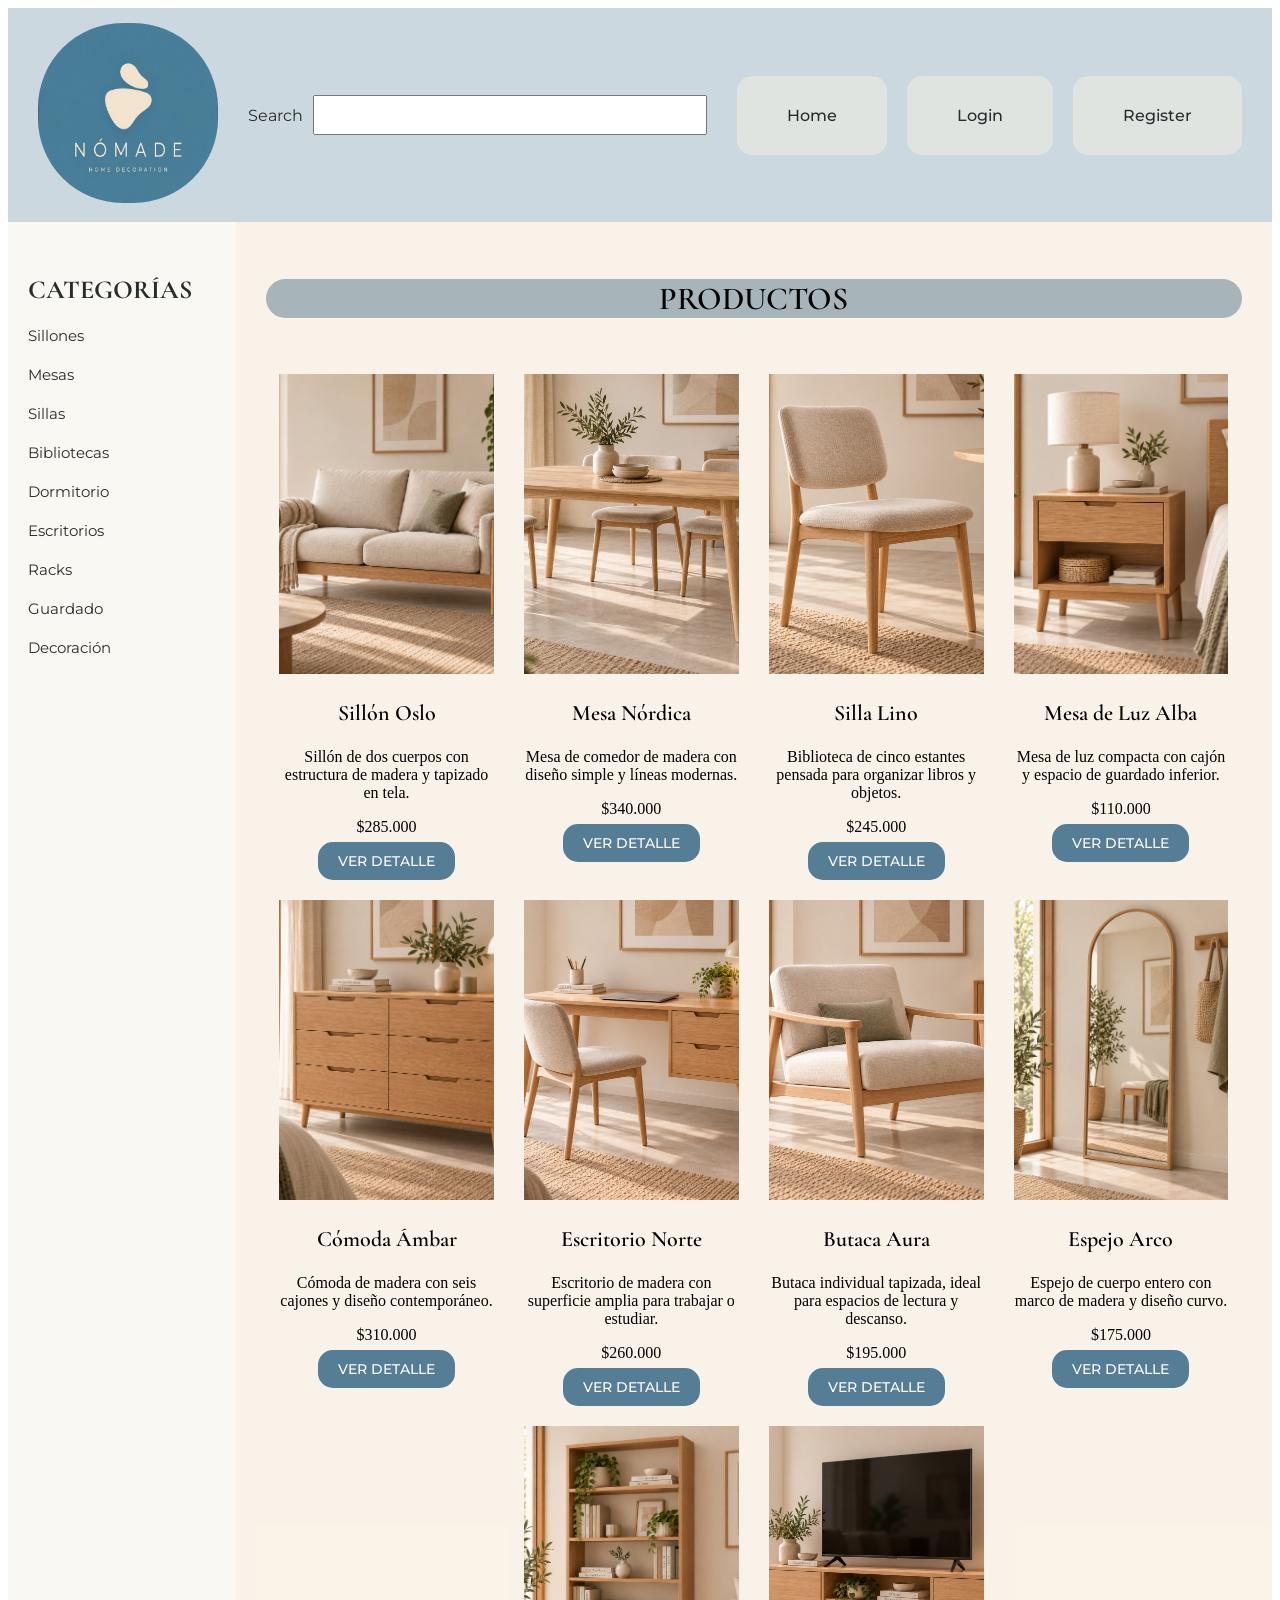
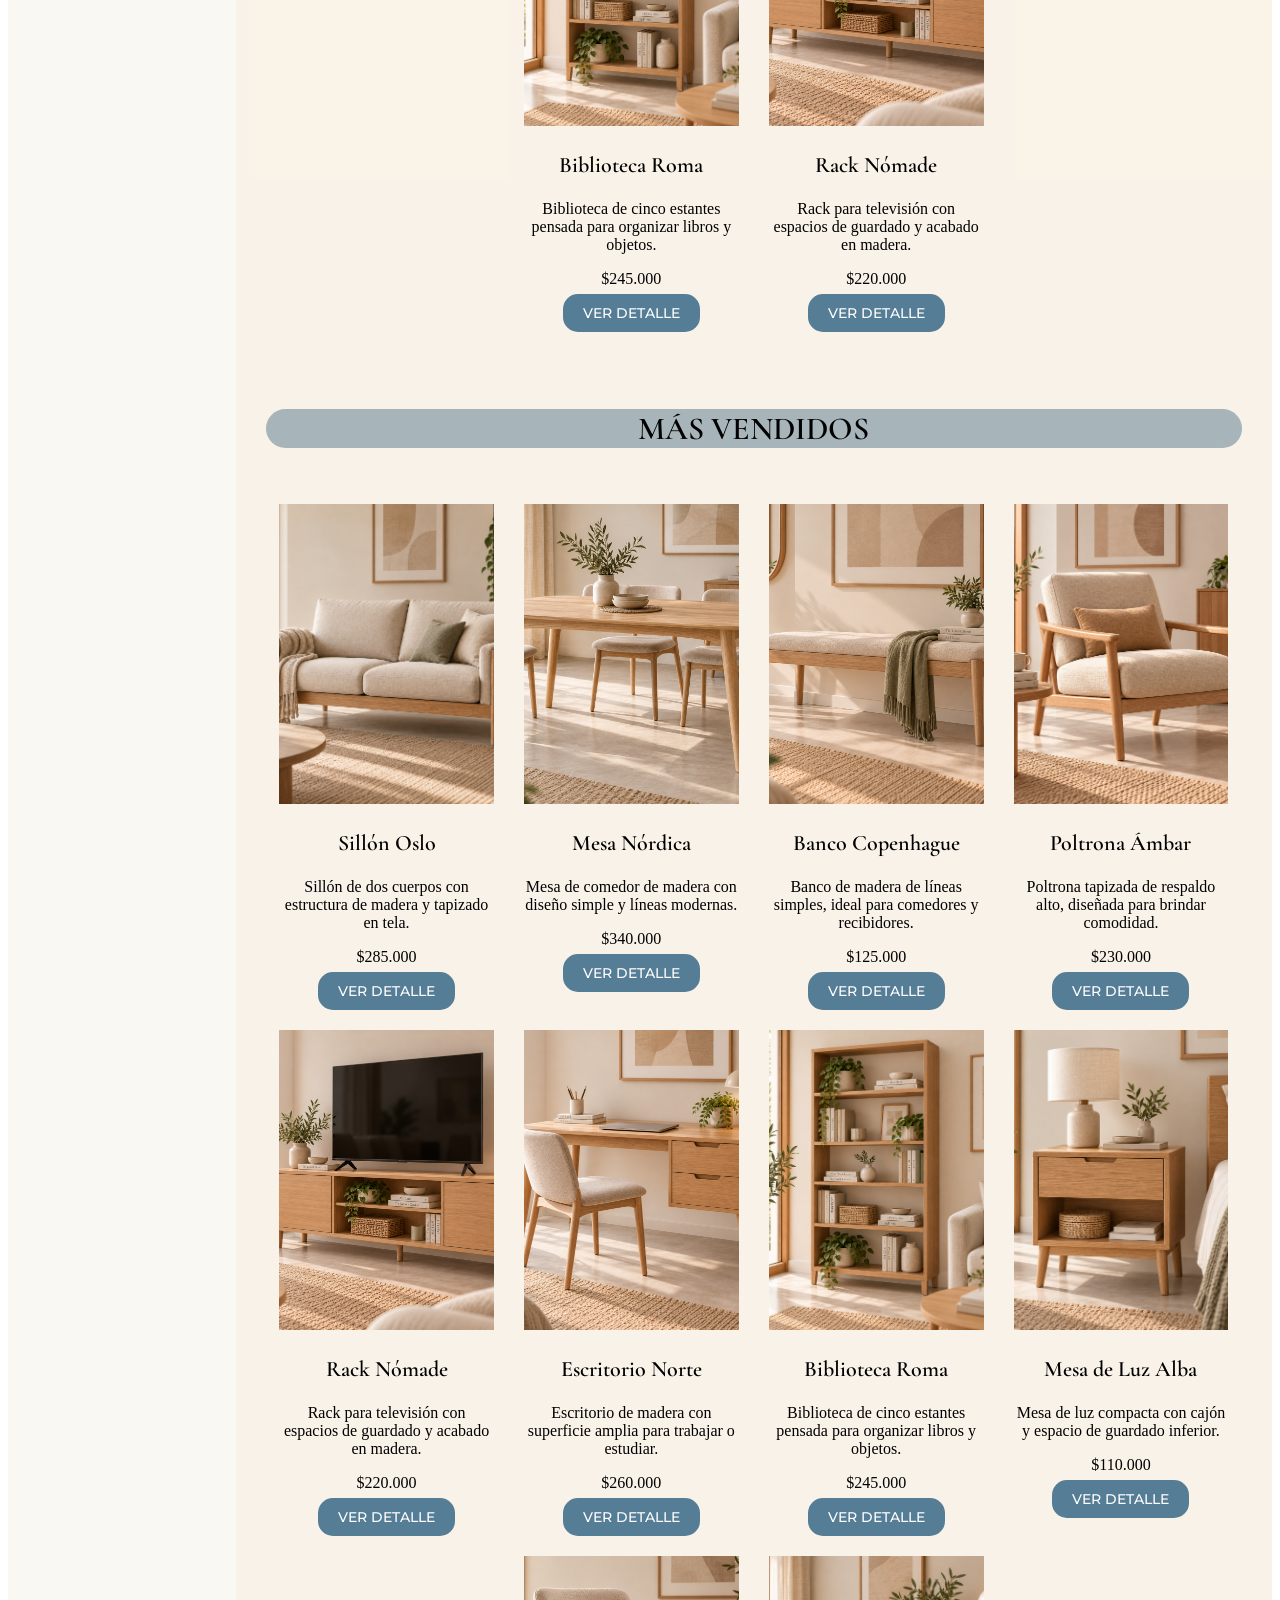
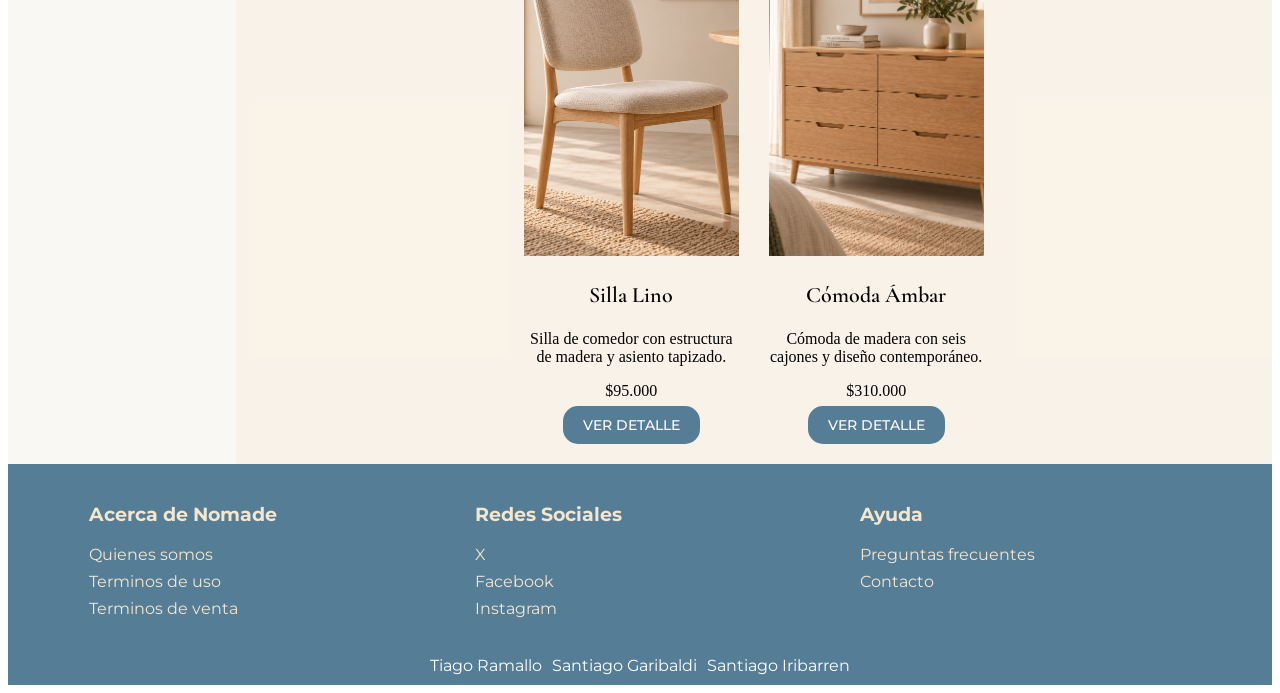
==== index.html @ 4bd66ae7 "Agregue mas categorias." ====
<!DOCTYPE html>
<html lang="en">
<head>
    <meta charset="UTF-8">
    <meta name="viewport" content="width=device-width, initial-scale=1.0">
    <title>Mi sitio web</title>
    <link rel="stylesheet" href="./css/style.css">
    <link rel="preconnect" href="https://fonts.googleapis.com">
    <link rel="preconnect" href="https://fonts.gstatic.com" crossorigin>
    <link href="https://fonts.googleapis.com/css2?family=Cormorant+Garamond:wght@400;500;600&family=Montserrat:wght@400;500;600&display=swap" rel="stylesheet">
</head>
<body>
    <header>          
        <a href="index.html"><img src="./img/logoheader.jpeg" alt="logo" class="logo"></a>

        <div class="formularios"><form action="search-results.html" method="GET"> <div class="buscadorheader"><label>Search</label> <input type="search" name="" value=""> </div></form></div> 

        <nav class="navheader">
            <ul>
                <li><a href="index.html" class="login">Home</a></li>
                <li><a href="login.html">Login</a></li>
                <li><a href="register.html" class="register">Register</a></li>
            </ul>   
        </nav>
    </header>


    <main class="mainindex"> 
            <div class="categoryIndex"> 
                <h2>CATEGORÍAS</h2>

                    <ul>
                        <li><a href="category.html">Sillones</a></li>
                        <li><a href="category.html">Mesas</a></li>
                        <li><a href="category.html">Sillas</a></li>
                        <li><a href="category.html">Bibliotecas</a></li>
                        <li><a href="category.html">Dormitorio</a></li>
                        <li><a href="category.html">Escritorios</a></li>
                        <li><a href="category.html">Racks</a></li>
                        <li><a href="category.html">Guardado</a></li>
                        <li><a href="category.html">Decoración</a></li>
                    </ul>
            </div>
        
            <div class="ppalIndex">
                <section class="cajaPadreUno"> 

                    <h2 class="productosaleatorios">PRODUCTOS</h2>

                        <article class="producto">
                            <img src="img/sillonoslo.png" alt="sillonoslo" class="imagenesproductos">
                            <h3 class="Oslo">Sillón Oslo</h3>
                            <p class="">Sillón de dos cuerpos con estructura de madera y tapizado en tela.</p>
                            <p class="">$285.000</p>
                            <a href="product.html">VER DETALLE</a>
                        </article>

                        <article class="producto">
                            <img src="img/mesanordica.png" alt="mesanordica" class="imagenesproductos">
                            <h3 class="">Mesa Nórdica</h3>
                            <p class="">Mesa de comedor de madera con diseño simple y líneas modernas.</p>
                            <p class="">$340.000</p>
                            <a href="product.html">VER DETALLE</a>
                        </article>
                        
                        <article class="producto">
                            <img src="img/sillalino.png" alt="sillalino" class="imagenesproductos">
                            <h3 class="">Silla Lino</h3>
                            <p class="">Biblioteca de cinco estantes pensada para organizar libros y objetos.</p>
                            <p class="">$245.000</p>
                            <a href="product.html">VER DETALLE</a>
                        </article>

                        <article class="producto">
                            <img src="img/mesadeluzalba.png" alt="mesadeluzalba" class="imagenesproductos">
                            <h3 class="">Mesa de Luz Alba</h3>
                            <p class="">Mesa de luz compacta con cajón y espacio de guardado inferior.</p>
                            <p class="">$110.000</p>
                            <a href="product.html">VER DETALLE</a>
                        </article>

                        <article class="producto">
                            <img src="img/comodaambar.png" alt="comodaambar" class="imagenesproductos">
                            <h3 class="">Cómoda Ámbar</h3>
                            <p class="">Cómoda de madera con seis cajones y diseño contemporáneo.</p>
                            <p class="">$310.000</p>
                            <a href="product.html">VER DETALLE</a>
                        </article>

                        <article class="producto">
                            <img src="img/escritorionorte.png" alt="escritorionorte" class="imagenesproductos">
                            <h3 class="">Escritorio Norte</h3>
                            <p class="">Escritorio de madera con superficie amplia para trabajar o estudiar.</p>
                            <p class="">$260.000</p>
                            <a href="product.html">VER DETALLE</a>
                        </article>

                        <article class="producto">
                            <img src="img/butacaaura.png" alt="butacaaura" class="imagenesproductos">
                            <h3 class="">Butaca Aura</h3>
                            <p class="">Butaca individual tapizada, ideal para espacios de lectura y descanso.</p>
                            <p class="">$195.000</p>
                            <a href="product.html">VER DETALLE</a>
                        </article>

                        <article class="producto">
                            <img src="img/espejoarco.png" alt="espejoarco" class="imagenesproductos">
                            <h3 class="">Espejo Arco</h3>
                            <p class="">Espejo de cuerpo entero con marco de madera y diseño curvo.</p>
                            <p class="">$175.000</p>
                            <a href="product.html">VER DETALLE</a>
                        </article>

                        <article class="producto">
                            <img src="img/bibiliotecaroma.png" alt="bibiliotecaroma" class="imagenesproductos">
                            <h3 class="">Biblioteca Roma</h3>
                            <p class="">Biblioteca de cinco estantes pensada para organizar libros y objetos.</p>
                            <p class="">$245.000</p>
                            <a href="product.html">VER DETALLE</a>
                        </article>

                        <article class="producto">
                            <img src="img/racknomade.png" alt="racknomade" class="imagenesproductos">
                            <h3 class="">Rack Nómade</h3>
                            <p class="">Rack para televisión con espacios de guardado y acabado en madera.</p>
                            <p class="">$220.000</p>
                            <a href="product.html">VER DETALLE</a>
                        </article>

                </section>


                <section class="cajaPadreDos"> 

                    <h2 class="masvendidos"> MÁS VENDIDOS </h2>

                        <article class="productodos">
                        <img src="img/sillonoslo.png" alt="sillonoslo" class="imagenesproductosdos">
                            <h3>Sillón Oslo</h3>
                            <p>Sillón de dos cuerpos con estructura de madera y tapizado en tela.</p>
                            <p>$285.000</p>
                            <a href="product.html">VER DETALLE</a>
                        </article>

                        <article class="productodos">
                            <img src="img/mesanordica.png" alt="mesanordica" class="imagenesproductosdos">
                            <h3>Mesa Nórdica</h3>
                            <p>Mesa de comedor de madera con diseño simple y líneas modernas.</p>
                            <p>$340.000</p>
                            <a href="product.html">VER DETALLE</a>
                        </article>
                        
                        <article class="productodos">
                            <img src="img/bancocopenhague.png" alt="bancocopenhague" class="imagenesproductosdos">
                            <h3>Banco Copenhague</h3>
                            <p>Banco de madera de líneas simples, ideal para comedores y recibidores.</p>
                            <p>$125.000</p>
                            <a href="product.html">VER DETALLE</a>
                        </article>

                        <article class="productodos">
                            <img src="img/poltronambar.png" alt="poltronambar" class="imagenesproductosdos">
                            <h3>Poltrona Ámbar</h3>
                            <p>Poltrona tapizada de respaldo alto, diseñada para brindar comodidad.</p>
                            <p>$230.000</p>
                            <a href="product.html">VER DETALLE</a>
                        </article>

                        <article class="productodos">
                            <img src="img/racknomade.png" alt="racknomade" class="imagenesproductosdos">
                            <h3>Rack Nómade</h3>
                            <p>Rack para televisión con espacios de guardado y acabado en madera.</p>
                            <p>$220.000</p>
                            <a href="product.html">VER DETALLE</a>
                                        </article>

                        <article class="productodos">
                            <img src="img/escritorionorte.png" alt="escritorionorte" class="imagenesproductosdos">
                            <h3>Escritorio Norte</h3>
                            <p>Escritorio de madera con superficie amplia para trabajar o estudiar.</p>
                            <p>$260.000</p>
                            <a href="product.html">VER DETALLE</a>
                        </article>

                        <article class="productodos">
                            <img src="img/bibiliotecaroma.png" alt="bibiliotecaroma" class="imagenesproductosdos">
                            <h3>Biblioteca Roma</h3>
                            <p>Biblioteca de cinco estantes pensada para organizar libros y objetos.</p>
                            <p>$245.000</p>
                            <a href="product.html">VER DETALLE</a>
                        </article>

                        <article class="productodos">
                            <img src="img/mesadeluzalba.png" alt="mesadeluzalba" class="imagenesproductosdos">
                            <h3>Mesa de Luz Alba</h3>
                            <p>Mesa de luz compacta con cajón y espacio de guardado inferior.</p>
                            <p>$110.000</p>
                            <a href="product.html">VER DETALLE</a>
                        </article>

                        <article class="productodos">
                            <img src="img/sillalino.png" alt="sillalino" class="imagenesproductosdos">
                            <h3>Silla Lino</h3>
                            <p>Silla de comedor con estructura de madera y asiento tapizado.</p>
                            <p>$95.000</p>
                            <a href="product.html">VER DETALLE</a>
                        </article>

                        <article class="productodos">
                            <img src="img/comodaambar.png" alt="comodaambar" class="imagenesproductosdos">
                            <h3>Cómoda Ámbar</h3>
                            <p>Cómoda de madera con seis cajones y diseño contemporáneo.</p>
                            <p>$310.000</p>
                            <a href="product.html">VER DETALLE</a>
                        </article>
                        
                    </section>
            </div>

    </main>


    <footer>
        <nav class="navfooterprincipal">
            <div class="cajafooter">
                <h3>Acerca de <strong>Nomade</strong></h3>
                <p><a href="index.html">Quienes somos</a></p>
                <p><a href="index.html">Terminos de uso</a></p>
                <p><a href="index.html">Terminos de venta</a></p>
            </div>

            <div class="cajafooter">
                <h3>Redes Sociales</h3>
                <p><a href="index.html">X</a></p>
                <p><a href="index.html">Facebook</a></p>
                <p><a href="index.html">Instagram</a></p>
            </div>

            <div class="cajafooter">
                <h3>Ayuda</h3>
                <p><a href="index.html">Preguntas frecuentes</a></p>
                <p><a href="index.html">Contacto</a></p>
            </div>
        </nav>

        <nav class="navfootersecundario">
            <ul>
                <li>Tiago Ramallo</li>
                <li>Santiago Garibaldi</li>
                <li>Santiago Iribarren</li>
            </ul>
        </nav>

    </footer>

</body>
</html>
---- css/style.css ----
/* general */

                * {
                    box-sizing: border-box;
                }

                .logo{
                    height: 15vw;
                    border-radius: 50%;
                    aspect-ratio: 1 / 1;
                }

/* header html */

                header {
                    background-color: #cbd8df;
                    padding: 15px 30px;
                    display: flex;
                    align-items: center;
                    justify-content: space-between;
                    width: 100%;
                }


                .logo {
                    width: 180px;
                    height: 180px;
                    aspect-ratio: 1 / 1; 
                    border-radius: 47% 47% 47% 47%;
                }

                .formularios {

                    flex: 1;
                    display: flex;
                    justify-content: center;
                    margin: 0 30px;

                }

                .formularios form {

                    width: 100%;

                }

                .buscadorheader {
                    display: flex;
                    align-items: center;
                    gap: 10px;
                    width: 100%;
                }

                .buscadorheader input {
                    width: 100%;
                    height: 40px;
                }

                .buscadorheader label {
                    font-family: "Montserrat", sans-serif;
                    color: #292C2C;
                }

                /* nav */

                .navheader {
                    display: flex;
                    align-items: center;
                }

                /* lista */

                .navheader ul {
                    display: flex;
                    align-items: center;
                    gap: 20px;
                    list-style: none;
                    margin: 0;
                    padding: 0;
                }

                /* elementos de la lista */

                .navheader li {
                    background-color: #f5eee27d;
                    padding: 30px 50px;
                    border-radius: 15px;
                }

                /* enlaces */

                .navheader a {
                    text-decoration: none;
                    color: #292C2C;
                    font-family: "Montserrat", sans-serif;
                    font-size: 16px;
                    font-weight: 500;
                }

/* footer html */

                footer {
                    display: flex;
                    flex-direction: column;
                    align-items: center;
                    padding: 20px 20px 0 20px;
                    background-color: #557D96;
                    color: #F4E6CF;
                    font-family: "Montserrat", sans-serif;
                }

                /* primer nav */
                .navfooterprincipal {
                    display: flex;
                    justify-content: space-between;
                    width: 90%;
                }
                .cajafooter {
                    width: 30%;
                    text-align: left;
                }

                .cajafooter p {
                    margin: 8px 0;
                }

                .cajafooter p a {
                    color: #F4E6CF;
                    text-decoration: none;
                }

                /* segundo nav */

                .navfootersecundario {
                    width: 90%;
                }

                .navfootersecundario ul {
                    display: flex;
                    justify-content: center;
                    list-style-type: none;
                    color: black;
                    padding: 10px;
                    margin: 20px 0 0 0;
                }

                .navfootersecundario li {
                    padding: 0 5px;
                    color:  #FFFFFF;
                }

/* index */
            /* main */


             .mainindex {
                    display: flex;
                    align-items: flex-start;
                    background-color: #FAF8F3;
                }

                .categoryIndex {
                    width: 18%; 
                    padding: 30px 20px; 
                }

                 .categoryIndex h2 {
                    font-family: "Cormorant Garamond", serif; 
                    font-size: 26px; 
                    color: #292C2C; 
                }

                .categoryIndex ul {
                    list-style: none;
                    padding: 0; 
                }

                .categoryIndex li {
                    margin-bottom: 20px; 
                }

                .categoryIndex a {
                    text-decoration: none;
                    color: #292C2C;
                    font-family: "Montserrat", sans-serif;
                    font-size: 15px;
                }

                .ppalIndex {
                    width: 82%;
                }





            /* cajapadre1 */
                .cajaPadreUno {
                    display: flex;
                    flex-wrap: wrap;
                    justify-content: center;
                    gap: 30px;
                    padding: 30px;
                    background-color: rgba(250, 240, 227, 0.68);
                }

                .productosaleatorios {
                    width: 100%;
                    text-align: center;
                    background-color: #416a8372;
                    border-radius: 35px;
                    font-family: "Cormorant Garamond", serif;
                    font-size: 32px;
                    font-weight: 600;
                }

                .imagenesproductos{
                    width: 100%;
                    height: 300px;
                    object-fit: cover;
                }

                .cajaPadreUno article {
                    width: 22%;
                    text-align: center;
                }

                .cajaPadreUno h3 {
                    font-family: "Cormorant Garamond", serif;
                    font-size: 22px;
                    font-weight: 600;
                }

                .producto a {
                    background-color: #557D96;
                    color: white;
                    padding: 10px 20px;
                    border-radius: 15px;
                    text-decoration: none;
                    font-family: "Montserrat", sans-serif;
                    font-size: 14px;
                    font-weight: 500;
                }

            /* cajapadre2 */

                .cajaPadreDos {
                    display: flex;
                    flex-wrap: wrap;
                    justify-content: center;
                    gap: 30px;
                    padding: 30px;
                    background-color: rgba(250, 240, 227, 0.68);
                }

                .masvendidos {
                    width: 100%;
                    text-align: center;
                    background-color: #416a8372;
                    border-radius: 35px;
                    font-family: "Cormorant Garamond", serif;
                    font-size: 32px;
                    font-weight: 600;
                }

                .imagenesproductosdos{
                    width: 100%;
                    height: 300px;
                    object-fit: cover;
                }

                .cajaPadreDos article {
                    width: 22%;
                    text-align: center;
                }

                .cajaPadreDos h3 {
                    font-family: "Cormorant Garamond", serif;
                    font-size: 22px;
                    font-weight: 600;
                }

                .productodos a {
                    background-color: #557D96;
                    color: white;
                    padding: 10px 20px;
                    border-radius: 15px;
                    text-decoration: none;
                    font-family: "Montserrat", sans-serif;
                    font-size: 14px;
                    font-weight: 500;
                }

/* login */

                .mainlogin {
                    display: flex;
                    flex-direction: column;
                    align-items: center;
                    justify-content: center;
                    background-color: #FAF8F3;
                    padding: 50px 0;
                }

                .sectionlogin {
                    width: 100%;
                    max-width: 430px;
                    background-color: #F4E6CF;
                    padding: 45px;
                    border-radius: 20px;
                    width: 500px;
                }

                .sectionlogin h2 {
                    margin: 0 0 20px 0;
                    text-align: center;
                    font-family: "Cormorant Garamond", serif;
                    font-size: 42px;
                    font-weight: 500;
                    color: #292C2C;
                }

                .divlogin {
                    margin: 0 0 20px 0;
                }

                .sectionlogin label {
                    font-family: "Montserrat", sans-serif;
                    font-size: 15px;
                    font-weight: 500;
                }

                .sectionlogin input {
                    width: 100%;
                    padding: 10px;
                    box-sizing: border-box;
                    border: 1px solid #686E70;
                    border-radius: 5px;
                    font-family: "Montserrat", sans-serif;
                    font-size: 15px;
                }

                .buttonlogin {
                    width: 100%;
                    background-color: #557D96;
                    color: white;
                    padding: 12px;
                    border-radius: 25px;
                    border: 2px solid #416A83;
                    font-family: "Montserrat", sans-serif;
                    font-size: 16px;
                    font-weight: 600;
                }

                .sectionlogin a {
                    color: #416A83;
                    text-decoration: none;
                    font-family: "Montserrat", sans-serif;
                    font-size: 14px;
                }

/* register */

                .mainregister {
                    display: flex;
                    flex-direction: column;
                    align-items: center;
                    justify-content: center;
                    background-color: #FAF8F3;
                    padding: 50px 0;
                }

                .sectionregister {
                    width: 100%;
                    max-width: 430px;
                    background-color: #F4E6CF;
                    padding: 45px;
                    border-radius: 20px;
                    width: 500px;
                }

                .sectionregister h2 {
                    margin: 0 0 20px 0;
                    text-align: center;
                    font-family: "Cormorant Garamond", serif;
                    font-size: 42px;
                    font-weight: 500;
                    color: #292C2C;
                }

                .divregister {
                    margin: 0 0 20px 0;
                }

                .sectionregister label {
                    font-family: "Montserrat", sans-serif;
                    font-size: 15px;
                    font-weight: 500;
                }

                .sectionregister input {
                    width: 100%;
                    padding: 10px;
                    box-sizing: border-box;
                    border: 1px solid #686E70;
                    border-radius: 5px;
                    font-family: "Montserrat", sans-serif;
                    font-size: 15px;
                }

                .terminosRegister {
                    display: flex;
                    align-items: center;
                }

                .terminosRegister label {
                    display: flex;
                    align-items: center;
                    font-size: 13px;
                }

                .terminosRegister input {
                    width: auto;
                    padding: 0;
                    margin: 0;
                }

                .buttonregister {
                    width: 100%;
                    background-color: #557D96;
                    color: white;
                    padding: 12px;
                    border-radius: 25px;
                    border: 2px solid #416A83;
                    font-family: "Montserrat", sans-serif;
                    font-size: 16px;
                    font-weight: 600;
                }

                .aregister {
                    color: #416A83;
                    text-decoration: none;
                    font-family: "Montserrat", sans-serif;
                    font-size: 14px;
                }



/* product */

        /* productoespecifico */
                .productoespecifico {
                    display: flex;
                    justify-content: center;
                    align-items: flex-start;
                    gap: 50px;
                    padding: 50px;
                    background-color: #FAF8F3;
                }

                .imagenProductoEspecifico {
                    width: 45%;
                    display: flex;
                    justify-content: center;
                }

                .productoPrincipal {
                    width: 100%;
                    max-width: 500px;
                    height: 500px;
                    object-fit: cover;
                }

                .informacionProductoEspecifico {
                    width: 45%;
                }

                .informacionProductoEspecifico h1 {
                    font-family: "Cormorant Garamond", serif;
                    font-size: 45px;
                    font-weight: 600;
                    color: #292C2C;
                    margin-top: 0;
                    margin-bottom: 25px;
                }

                .informacionProductoEspecifico p {
                    font-family: "Montserrat", sans-serif;
                    font-size: 16px;
                    color: #292C2C;
                    margin-bottom: 20px;
                    line-height: 1.5;
                }

                .tags {
                    margin-top: 30px;
                }

                .tags h3 {
                    font-family: "Cormorant Garamond", serif;
                    font-size: 24px;
                    margin-bottom: 10px;
                }

                .tags ul {
                    display: flex;
                    gap: 10px;
                    list-style: none;
                    padding: 0;
                }

                .tags li {
                    background-color: #F4E6CF;
                    padding: 8px 15px;
                    border-radius: 15px;
                    font-family: "Montserrat", sans-serif;
                    font-size: 14px;
                }

        /* productReviews */
                .productReviews {
                    padding: 40px 50px;
                    background-color: #F4E6CF;
                }

                .productReviews h2 {
                    text-align: center;
                    margin-bottom: 30px;
                    font-family: "Cormorant Garamond", serif;
                    font-size: 38px;
                    font-weight: 600;
                    color: #292C2C;
                }

                .review {
                    background-color: #FAF8F3;
                    padding: 20px;
                    margin-bottom: 20px;
                    border-radius: 15px;
                }

                .review h3 {
                    margin-top: 0;
                    font-family: "Cormorant Garamond", serif;
                    font-size: 24px;
                    color: #292C2C;
                }

                .review p {
                    font-family: "Montserrat", sans-serif;
                    font-size: 15px;
                    color: #292C2C;
                    line-height: 1.5;
                }

/* mediaquaries */

            /* tablet */

                @media (max-width: 900px) {
                    header {
                        flex-wrap: wrap;
                        justify-content: center;
                        gap: 20px;
                    }

                    .logo {
                        width: 120px;
                        height: 120px;
                    }

                    .formularios {
                        width: 65%;
                        margin: 0;
                    }

                    .navheader {
                        width: 100%;
                        justify-content: center;
                    }

                    .navheader ul {
                        width: 90%;
                        justify-content: space-between;
                    }

                    .navheader li {
                        width: 30%;
                        text-align: center;
                        padding: 15px 0;
                    }

                }
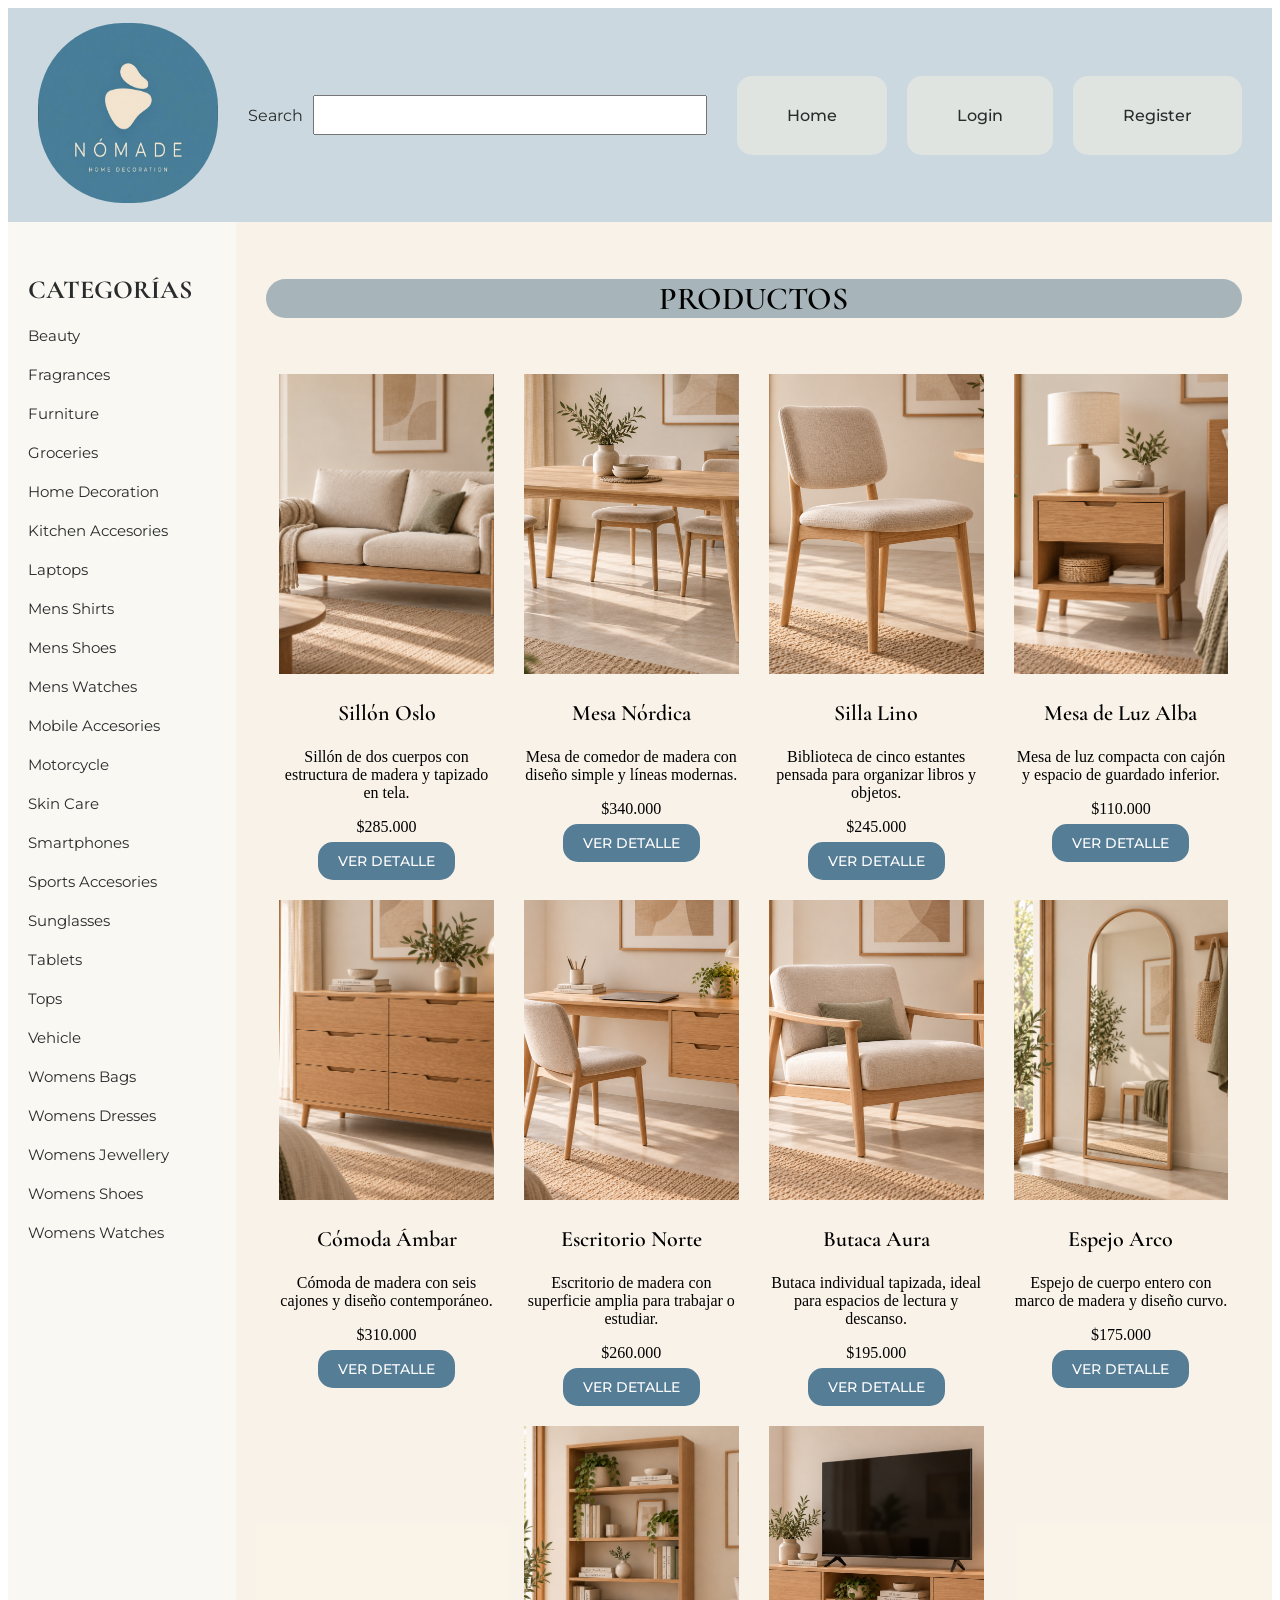
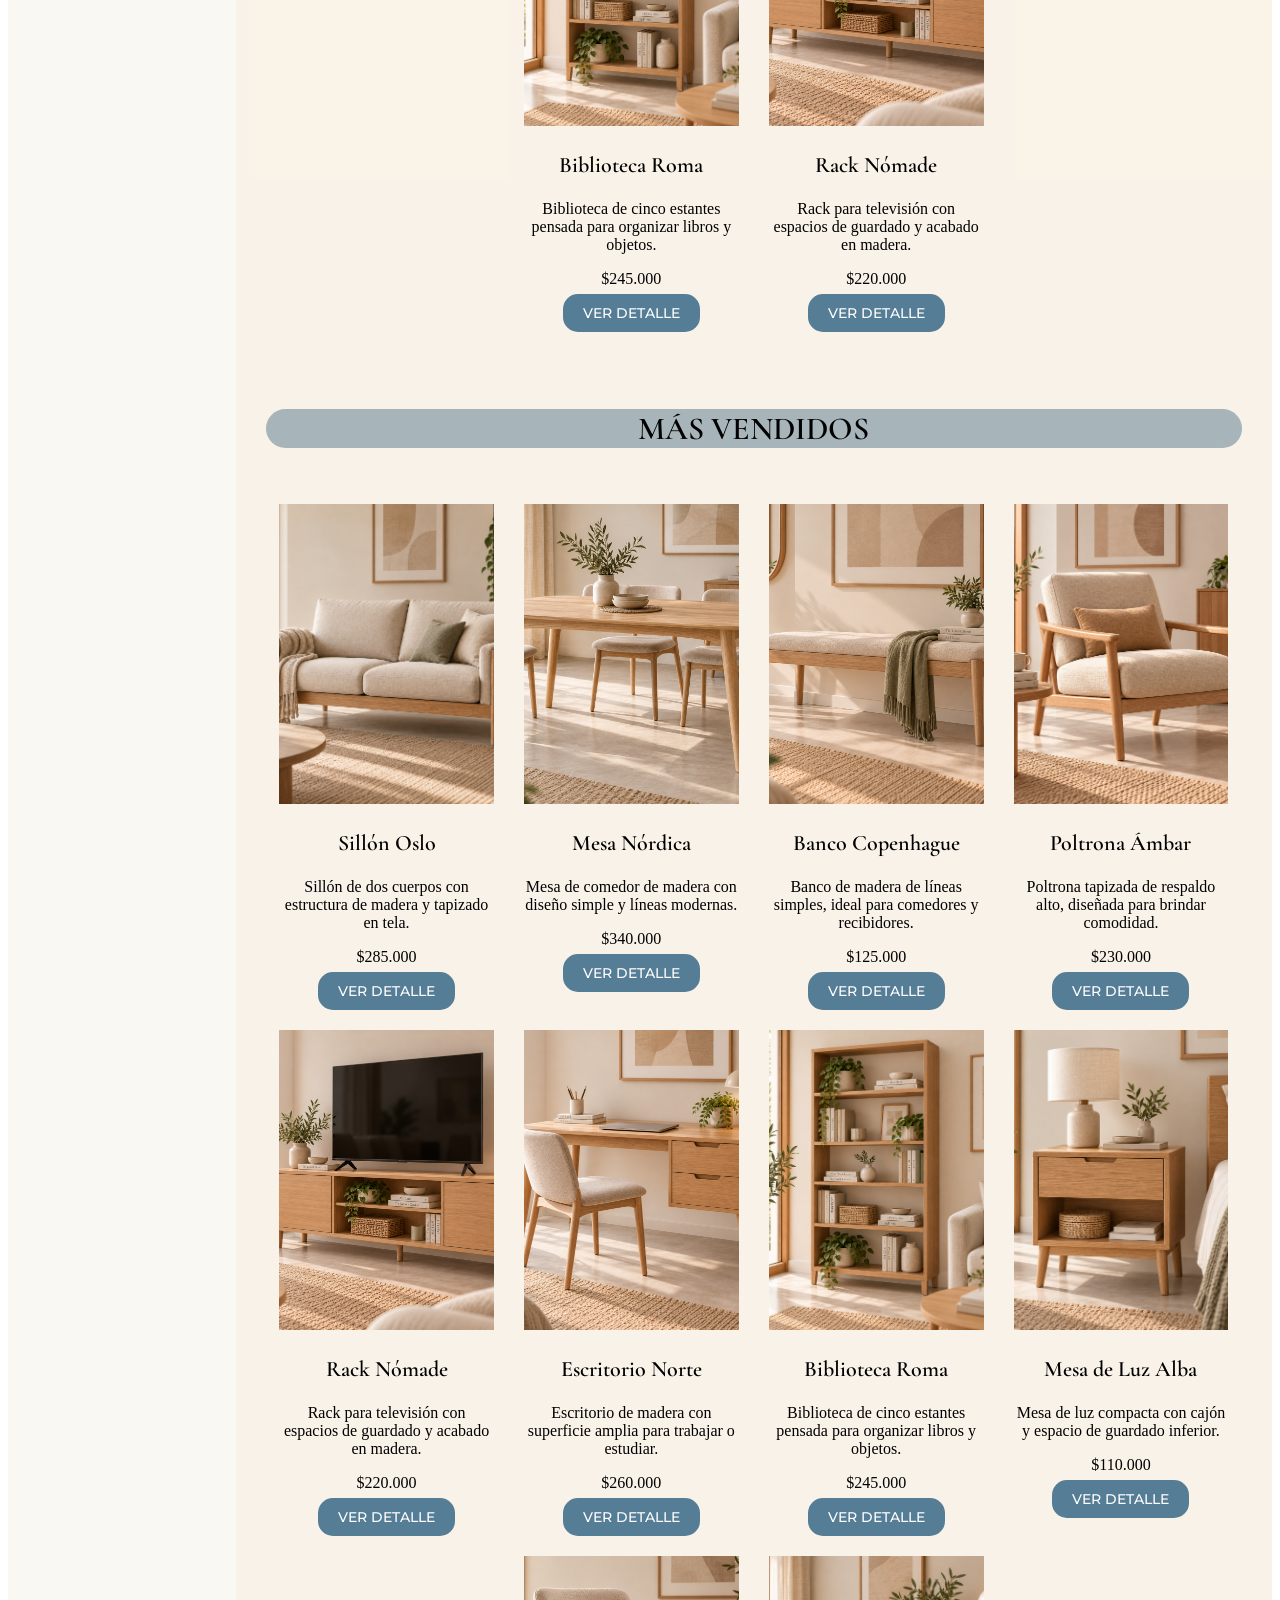
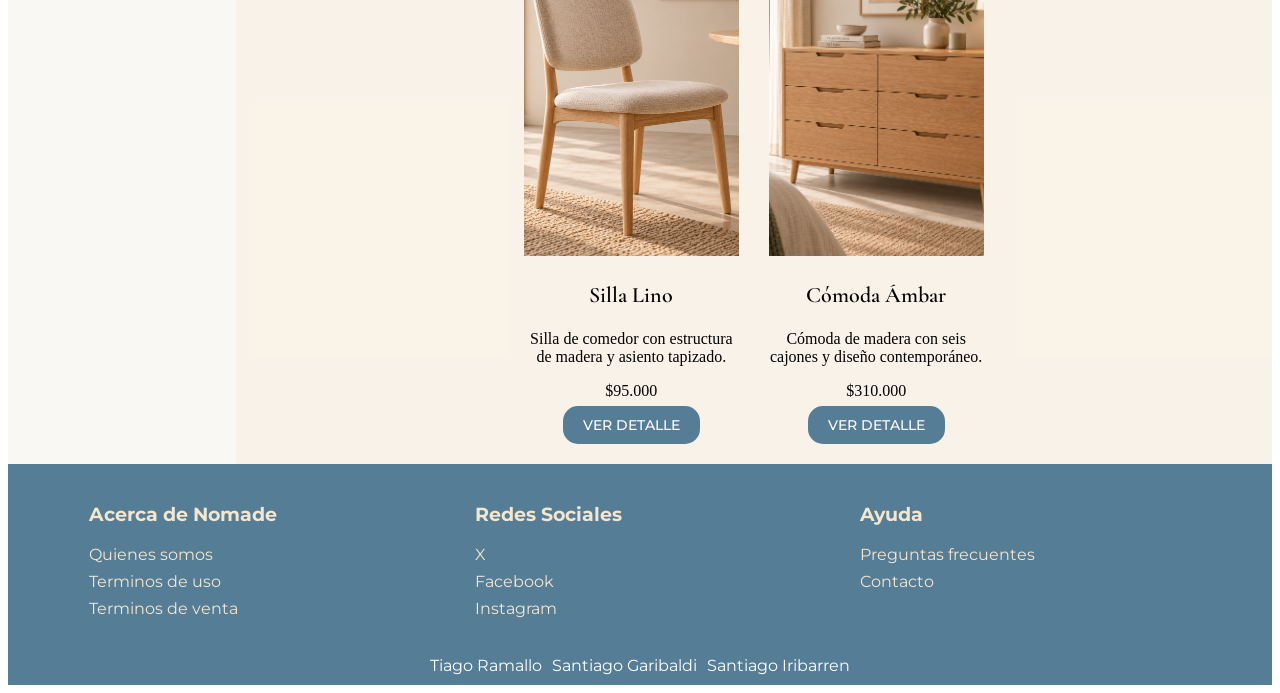
==== commit 0e51e230: "Termine el html del search." ====
--- a/index.html
+++ b/index.html
@@ -26,21 +26,37 @@
 
 
     <main class="mainindex"> 
-            <div class="categoryIndex"> 
+            <nav class="navcategorias"> 
                 <h2>CATEGORÍAS</h2>
 
-                    <ul>
-                        <li><a href="category.html">Sillones</a></li>
-                        <li><a href="category.html">Mesas</a></li>
-                        <li><a href="category.html">Sillas</a></li>
-                        <li><a href="category.html">Bibliotecas</a></li>
-                        <li><a href="category.html">Dormitorio</a></li>
-                        <li><a href="category.html">Escritorios</a></li>
-                        <li><a href="category.html">Racks</a></li>
-                        <li><a href="category.html">Guardado</a></li>
-                        <li><a href="category.html">Decoración</a></li>
-                    </ul>
-            </div>
+                <ul>
+                    <li><a href="category.html">Beauty</a></li>
+                    <li><a href="category.html">Fragrances</a></li>
+                    <li><a href="category.html">Furniture</a></li>
+                    <li><a href="category.html">Groceries</a></li>
+                    <li><a href="category.html">Home Decoration</a></li>
+                    <li><a href="category.html">Kitchen Accesories</a></li>
+                    <li><a href="category.html">Laptops</a></li>
+                    <li><a href="category.html">Mens Shirts</a></li>
+                    <li><a href="category.html">Mens Shoes</a></li>
+                    <li><a href="category.html">Mens Watches</a></li>
+                    <li><a href="category.html">Mobile Accesories</a></li>
+                    <li><a href="category.html">Motorcycle</a></li>
+                    <li><a href="category.html">Skin Care</a></li>
+                    <li><a href="category.html">Smartphones</a></li>
+                    <li><a href="category.html">Sports Accesories</a></li>
+                    <li><a href="category.html">Sunglasses</a></li>
+                    <li><a href="category.html">Tablets</a></li>
+                    <li><a href="category.html">Tops</a></li>
+                    <li><a href="category.html">Vehicle</a></li>
+                    <li><a href="category.html">Womens Bags</a></li>
+                    <li><a href="category.html">Womens Dresses</a></li>
+                    <li><a href="category.html">Womens Jewellery</a></li>
+                    <li><a href="category.html">Womens Shoes</a></li>
+                    <li><a href="category.html">Womens Watches</a></li>
+
+                </ul>
+            </nav>
         
             <div class="ppalIndex">
                 <section class="cajaPadreUno"> 
--- a/css/style.css
+++ b/css/style.css
@@ -152,34 +152,33 @@
 /* index */
             /* main */
 
-
              .mainindex {
                     display: flex;
                     align-items: flex-start;
                     background-color: #FAF8F3;
                 }
 
-                .categoryIndex {
+                .navcategorias {
                     width: 18%; 
                     padding: 30px 20px; 
                 }
 
-                 .categoryIndex h2 {
+                 .navcategorias h2 {
                     font-family: "Cormorant Garamond", serif; 
                     font-size: 26px; 
                     color: #292C2C; 
                 }
 
-                .categoryIndex ul {
+                .navcategorias ul {
                     list-style: none;
                     padding: 0; 
                 }
 
-                .categoryIndex li {
+                .navcategorias li {
                     margin-bottom: 20px; 
                 }
 
-                .categoryIndex a {
+                .navcategorias a {
                     text-decoration: none;
                     color: #292C2C;
                     font-family: "Montserrat", sans-serif;
@@ -189,10 +188,6 @@
                 .ppalIndex {
                     width: 82%;
                 }
-
-
-
-
 
             /* cajapadre1 */
                 .cajaPadreUno {
@@ -444,8 +439,6 @@
                     font-size: 14px;
                 }
 
-
-
 /* product */
 
         /* productoespecifico */
@@ -552,6 +545,64 @@
                     color: #292C2C;
                     line-height: 1.5;
                 }
+
+/* search-results */
+                .mainsearch {
+                    display: flex;
+                    flex-direction: row;
+                    justify-content: space-around;
+                }
+                .resultadosBusqueda {
+                    width: 80%;
+                    padding: 30px;
+                    background-color: #FAF8F3;
+                }
+
+                .resultadosBusqueda h1 {
+                    font-family: "Cormorant Garamond", serif;
+                    font-size: 38px;
+                    color: #292C2C;
+                }
+
+                .resultadosBusqueda p {
+                    font-family: "Montserrat", sans-serif;
+                }
+
+                .productosEncontrados {
+                    display: flex;
+                    flex-wrap: wrap;
+                    gap: 30px;
+                    margin-top: 30px;
+                }
+
+                .productosEncontrados article {
+                    width: 30%;
+                    text-align: center;
+                    font-family: "Montserrat", sans-serif;
+                }
+
+                .imagenResultado {
+                    width: 100%;
+                    height: 300px;
+                    object-fit: cover;
+                }
+
+                .productosEncontrados h2 {
+                    font-family: "Cormorant Garamond", serif;
+                }
+
+                .asearch {
+                    background-color: #557D96;
+                    color: white;
+                    padding: 10px 20px;
+                    border-radius: 15px;
+                    text-decoration: none;
+                    font-family: "Montserrat", sans-serif;
+                    font-size: 14px;
+                    font-weight: 500;
+                }
+                
+
 
 /* mediaquaries */
 
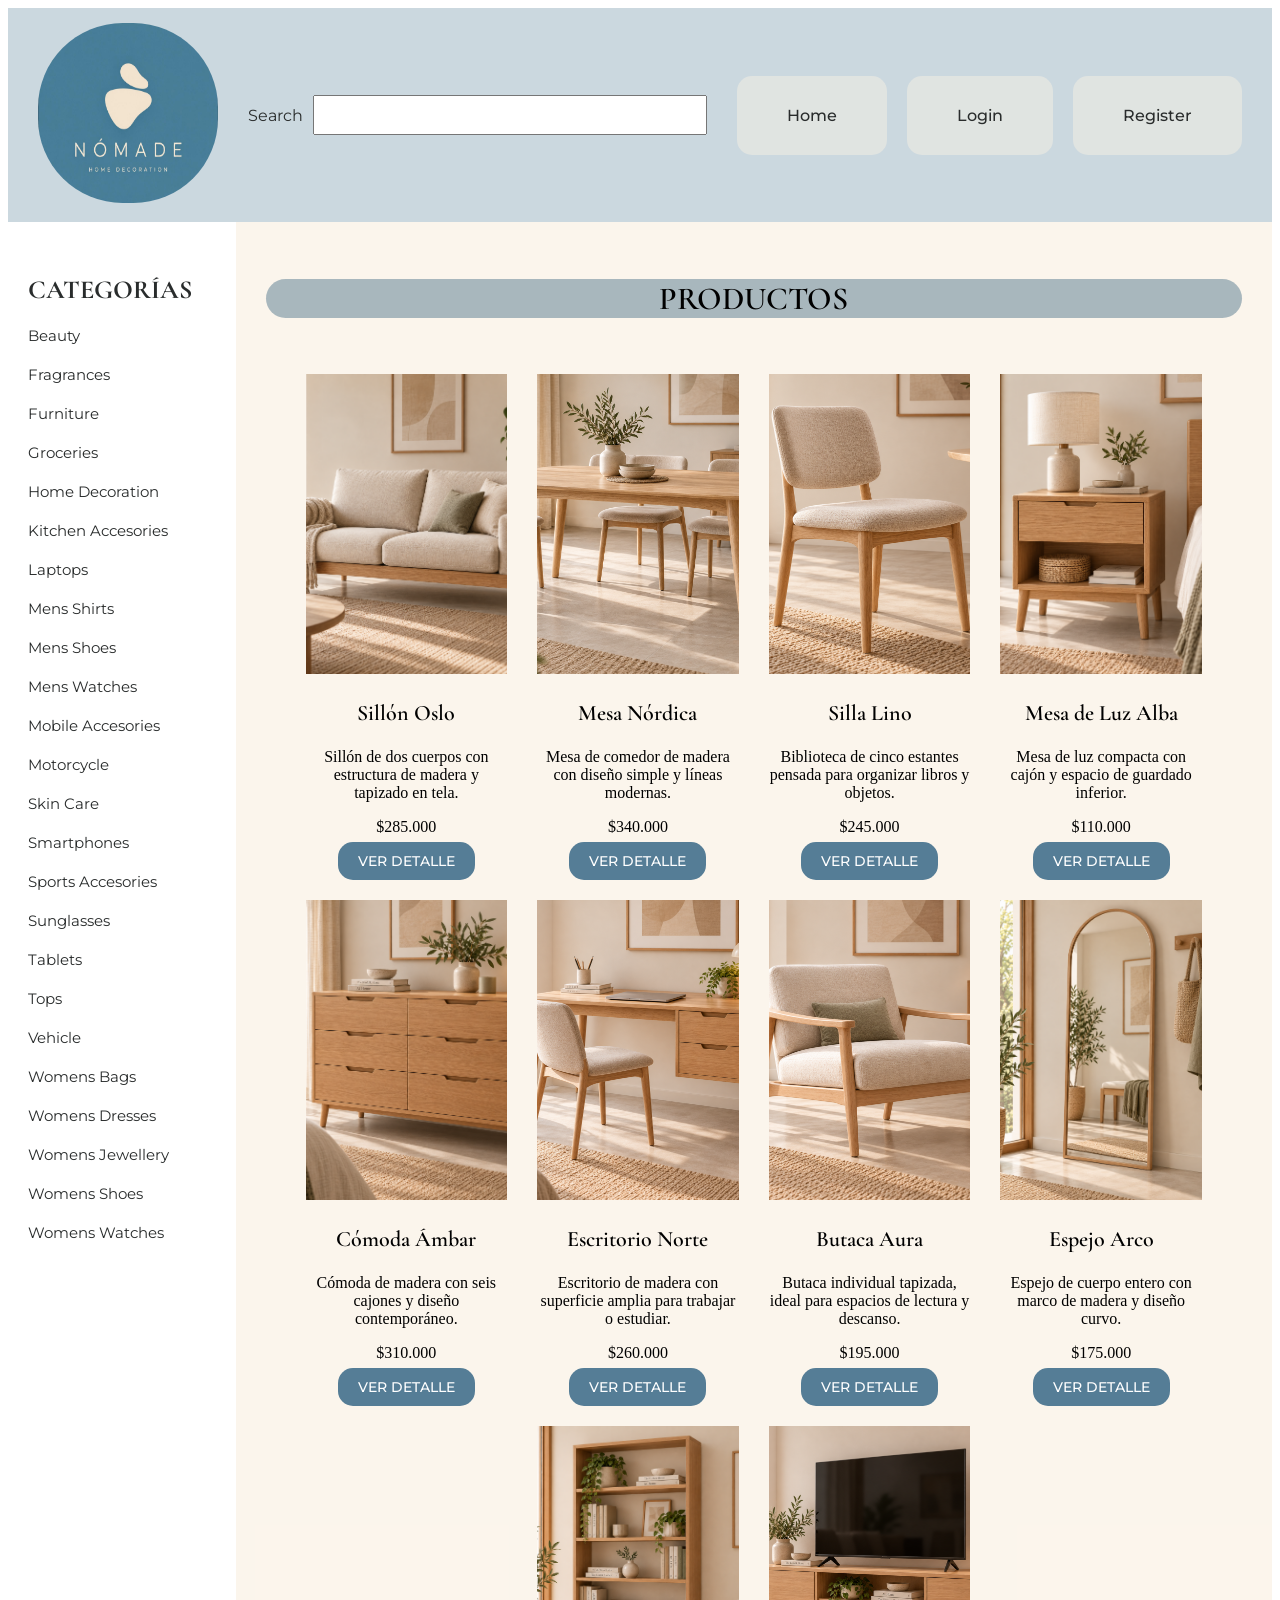
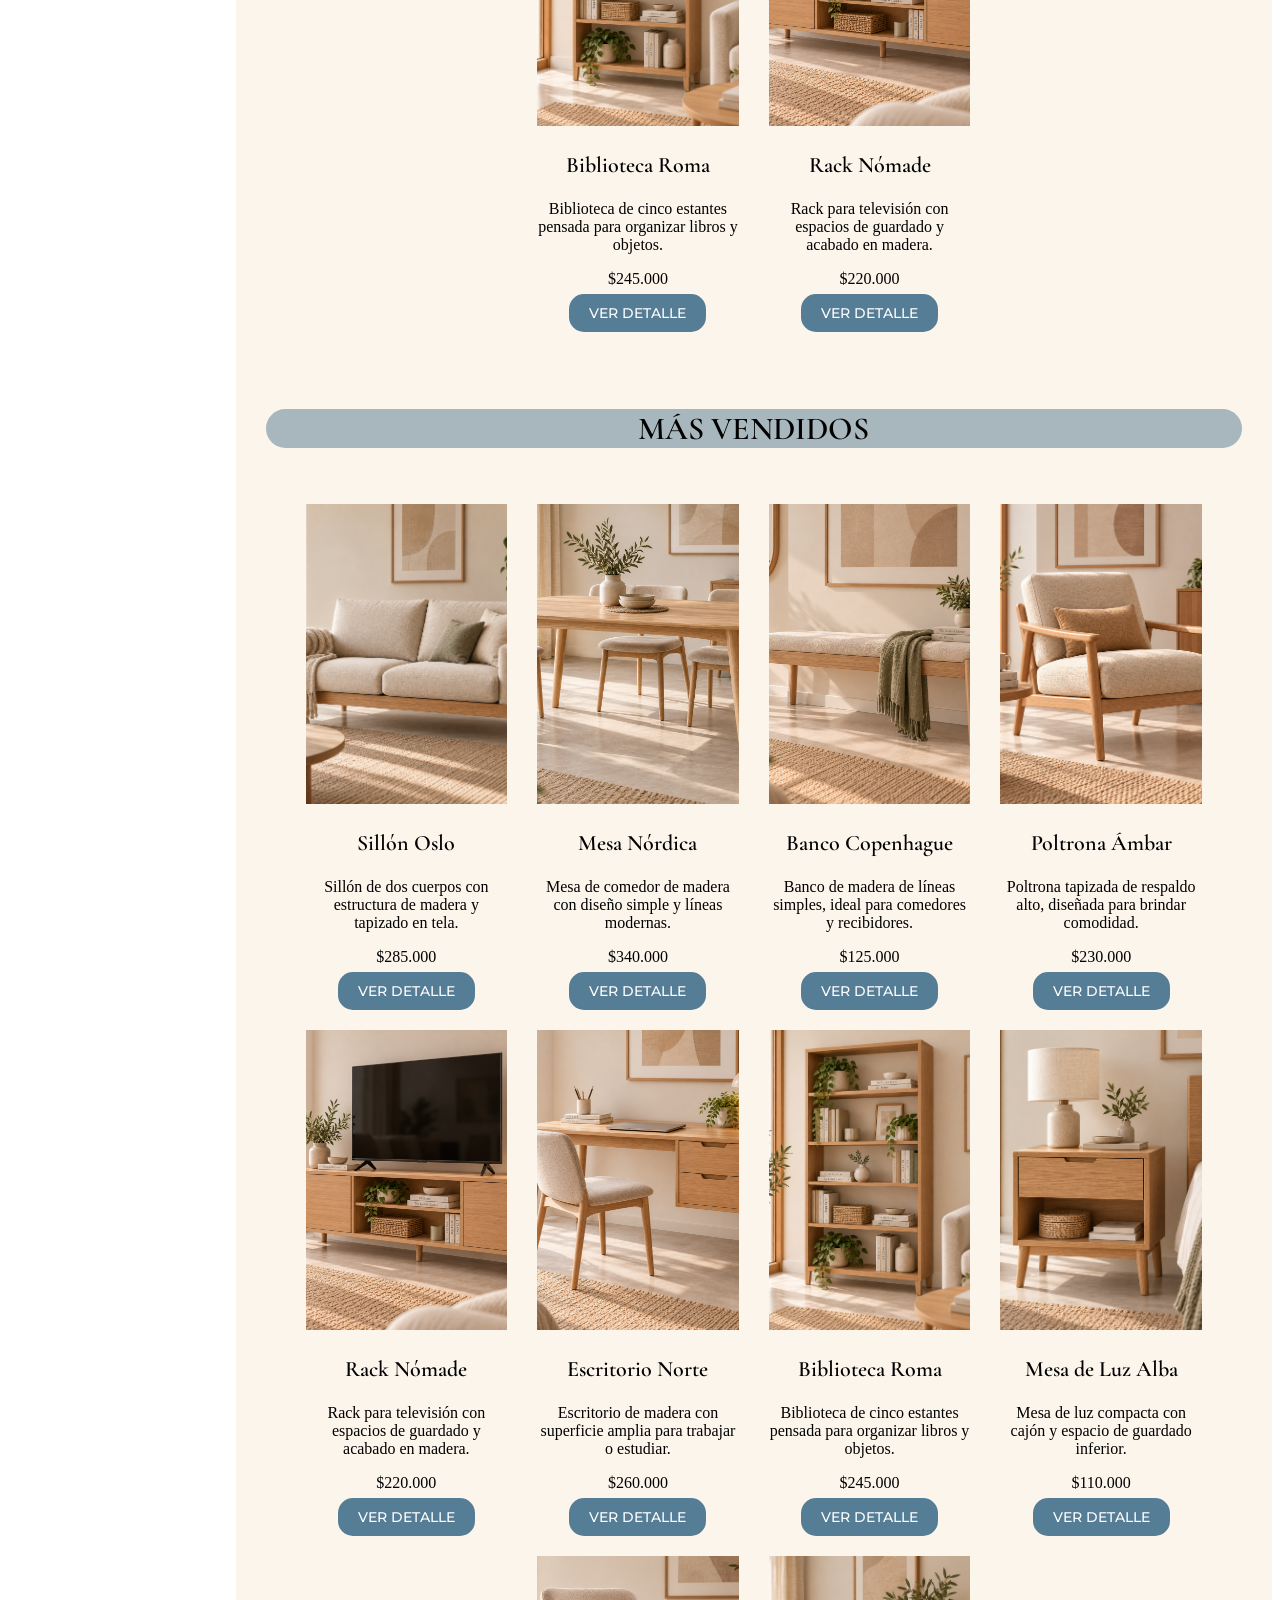
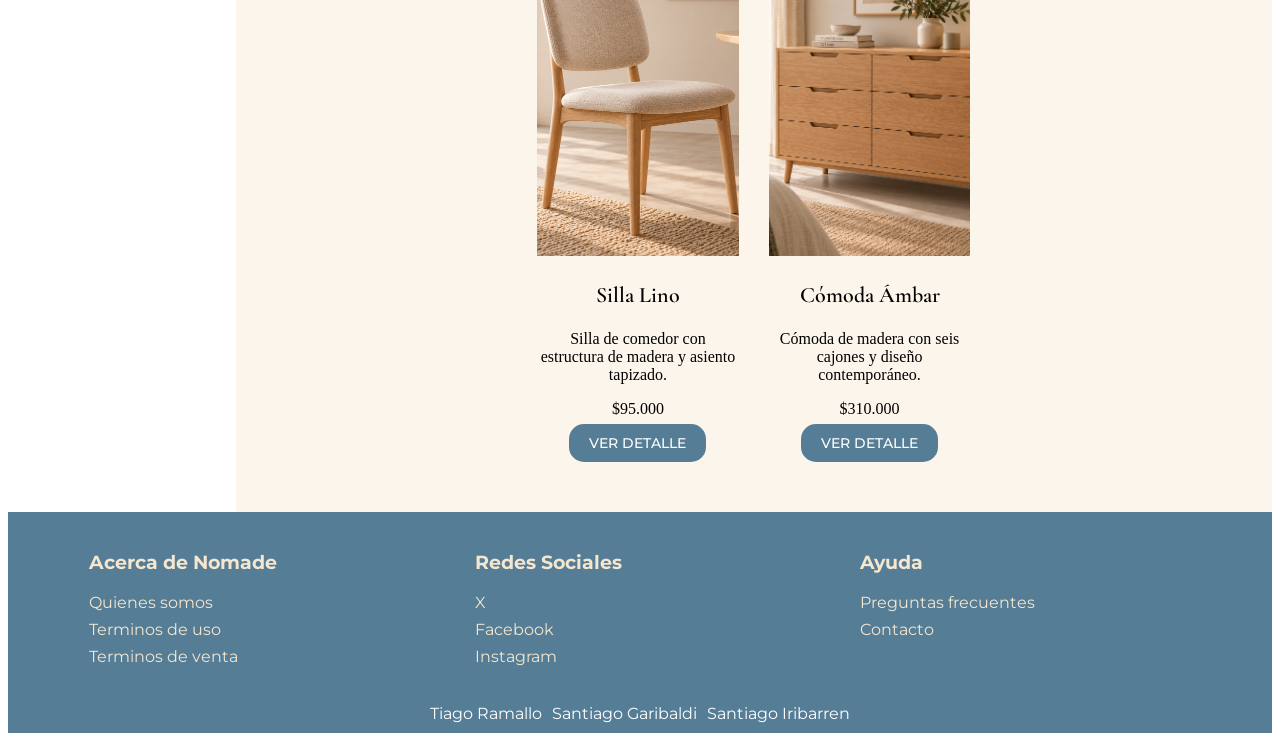
==== commit 17698429: "Cambie un poco el index, usando fetch y trayendo la info desde una API." ====
--- a/index.html
+++ b/index.html
@@ -5,6 +5,7 @@
     <meta name="viewport" content="width=device-width, initial-scale=1.0">
     <title>Mi sitio web</title>
     <link rel="stylesheet" href="./css/style.css">
+    <script src="js/index.js"></script>
     <link rel="preconnect" href="https://fonts.googleapis.com">
     <link rel="preconnect" href="https://fonts.gstatic.com" crossorigin>
     <link href="https://fonts.googleapis.com/css2?family=Cormorant+Garamond:wght@400;500;600&family=Montserrat:wght@400;500;600&display=swap" rel="stylesheet">
@@ -63,6 +64,8 @@
 
                     <h2 class="productosaleatorios">PRODUCTOS</h2>
 
+                    <div class="contenedorProductos1">
+
                         <article class="producto">
                             <img src="img/sillonoslo.png" alt="sillonoslo" class="imagenesproductos">
                             <h3 class="Oslo">Sillón Oslo</h3>
@@ -143,12 +146,16 @@
                             <a href="product.html">VER DETALLE</a>
                         </article>
 
+                    </div>
+
                 </section>
 
 
                 <section class="cajaPadreDos"> 
 
                     <h2 class="masvendidos"> MÁS VENDIDOS </h2>
+
+                    <div class="contenedorProductos2">
 
                         <article class="productodos">
                         <img src="img/sillonoslo.png" alt="sillonoslo" class="imagenesproductosdos">
@@ -229,7 +236,7 @@
                             <p>$310.000</p>
                             <a href="product.html">VER DETALLE</a>
                         </article>
-                        
+                    </div>
                     </section>
             </div>
 
--- a/css/style.css
+++ b/css/style.css
@@ -2,12 +2,6 @@
 
                 * {
                     box-sizing: border-box;
-                }
-
-                .logo{
-                    height: 15vw;
-                    border-radius: 50%;
-                    aspect-ratio: 1 / 1;
                 }
 
 /* header html */
@@ -21,11 +15,10 @@
                     width: 100%;
                 }
 
-
                 .logo {
                     width: 180px;
                     height: 180px;
-                    aspect-ratio: 1 / 1; 
+                    aspect-ratio: 1 / 1; /* vuelve cuadrada la foto */
                     border-radius: 47% 47% 47% 47%;
                 }
 
@@ -39,9 +32,7 @@
                 }
 
                 .formularios form {
-
-                    width: 100%;
-
+                    width: 100%;
                 }
 
                 .buscadorheader {
@@ -110,6 +101,7 @@
                 }
 
                 /* primer nav */
+
                 .navfooterprincipal {
                     display: flex;
                     justify-content: space-between;
@@ -139,7 +131,6 @@
                     display: flex;
                     justify-content: center;
                     list-style-type: none;
-                    color: black;
                     padding: 10px;
                     margin: 20px 0 0 0;
                 }
@@ -155,12 +146,12 @@
              .mainindex {
                     display: flex;
                     align-items: flex-start;
-                    background-color: #FAF8F3;
                 }
 
                 .navcategorias {
                     width: 18%; 
                     padding: 30px 20px; 
+                    background-color: white;
                 }
 
                  .navcategorias h2 {
@@ -197,6 +188,22 @@
                     gap: 30px;
                     padding: 30px;
                     background-color: rgba(250, 240, 227, 0.68);
+                }
+
+                .contenedorProductos1 {
+                    display: flex;
+                    flex-wrap: wrap;
+                    justify-content: center;
+                    gap:30px;
+                    padding: 0px 30px 0px 30px;
+                }
+
+                .contenedorProductos2 {
+                    display: flex;
+                    flex-wrap: wrap;
+                    justify-content: center;
+                    gap:30px;
+                    padding: 0px 30px 30px 30px;
                 }
 
                 .productosaleatorios {
@@ -286,6 +293,12 @@
                     font-weight: 500;
                 }
 
+/* category */
+                .maincategory {
+                    display: flex;
+                    align-items: flex-start;
+                    background-color: rgba(250, 240, 227, 0.68);
+                }
 /* login */
 
                 .mainlogin {
@@ -303,7 +316,6 @@
                     background-color: #F4E6CF;
                     padding: 45px;
                     border-radius: 20px;
-                    width: 500px;
                 }
 
                 .sectionlogin h2 {
@@ -328,7 +340,6 @@
                 .sectionlogin input {
                     width: 100%;
                     padding: 10px;
-                    box-sizing: border-box;
                     border: 1px solid #686E70;
                     border-radius: 5px;
                     font-family: "Montserrat", sans-serif;
@@ -371,7 +382,6 @@
                     background-color: #F4E6CF;
                     padding: 45px;
                     border-radius: 20px;
-                    width: 500px;
                 }
 
                 .sectionregister h2 {
@@ -396,7 +406,6 @@
                 .sectionregister input {
                     width: 100%;
                     padding: 10px;
-                    box-sizing: border-box;
                     border: 1px solid #686E70;
                     border-radius: 5px;
                     font-family: "Montserrat", sans-serif;
@@ -440,7 +449,10 @@
                 }
 
 /* product */
-
+                .mainproduct {
+                    display: flex;
+                    align-items: flex-start;
+                }
         /* productoespecifico */
                 .productoespecifico {
                     display: flex;
@@ -549,13 +561,14 @@
 /* search-results */
                 .mainsearch {
                     display: flex;
-                    flex-direction: row;
-                    justify-content: space-around;
-                }
+                    align-items: flex-start;
+                    background-color: rgba(250, 240, 227, 0.68);
+                }
+
                 .resultadosBusqueda {
                     width: 80%;
                     padding: 30px;
-                    background-color: #FAF8F3;
+                    background-color: rgba(250, 240, 227, 0.68);
                 }
 
                 .resultadosBusqueda h1 {
@@ -602,13 +615,64 @@
                     font-weight: 500;
                 }
                 
-
-
 /* mediaquaries */
 
+            /* pantalla mediana */
+
+                @media (max-width: 1150px) {
+
+                    .mainindex, .maincategory, .mainproduct, .mainsearch {
+                        flex-direction: column;
+                    }
+
+                    .navcategorias {
+                        width: 100%;
+                        padding: 20px 30px;
+                    }
+
+                    .navcategorias h2 {
+                        text-align: center;
+                    }
+
+                    .navcategorias ul {
+                        display: flex;
+                        flex-wrap: wrap;
+                        justify-content: center;
+                        gap: 15px 30px;
+                    }
+
+                    .navcategorias li {
+                        margin-bottom: 0;
+                    }
+
+                    .ppalIndex {
+                        width: 100%;
+                    }
+
+                    .cajaPadreUno article {
+                        width: 30%;
+                    }
+
+                    .cajaPadreDos article {
+                        width: 30%;
+                    }
+
+                    .resultadosBusqueda {
+                        width: 100%;
+                        background-color: #FAF8F3;
+                    }
+
+                    .productosEncontrados {
+                        width: 100%;
+                        justify-content: center;
+                    }
+
+                }
+
             /* tablet */
 
                 @media (max-width: 900px) {
+
                     header {
                         flex-wrap: wrap;
                         justify-content: center;
@@ -642,4 +706,26 @@
                     }
 
                 }
-                                +
+            /* celular */
+
+                @media (max-width: 550px) {
+
+                    .cajaPadreUno article {
+                        width: 100%;
+                    }
+
+                    .cajaPadreDos article {
+                        width: 100%;
+                    }
+
+                     .productosEncontrados {
+                        flex-direction: column;
+                        align-items: center;
+                    }
+
+                    .productosEncontrados article {
+                        width: 90%;
+                    }
+
+                }
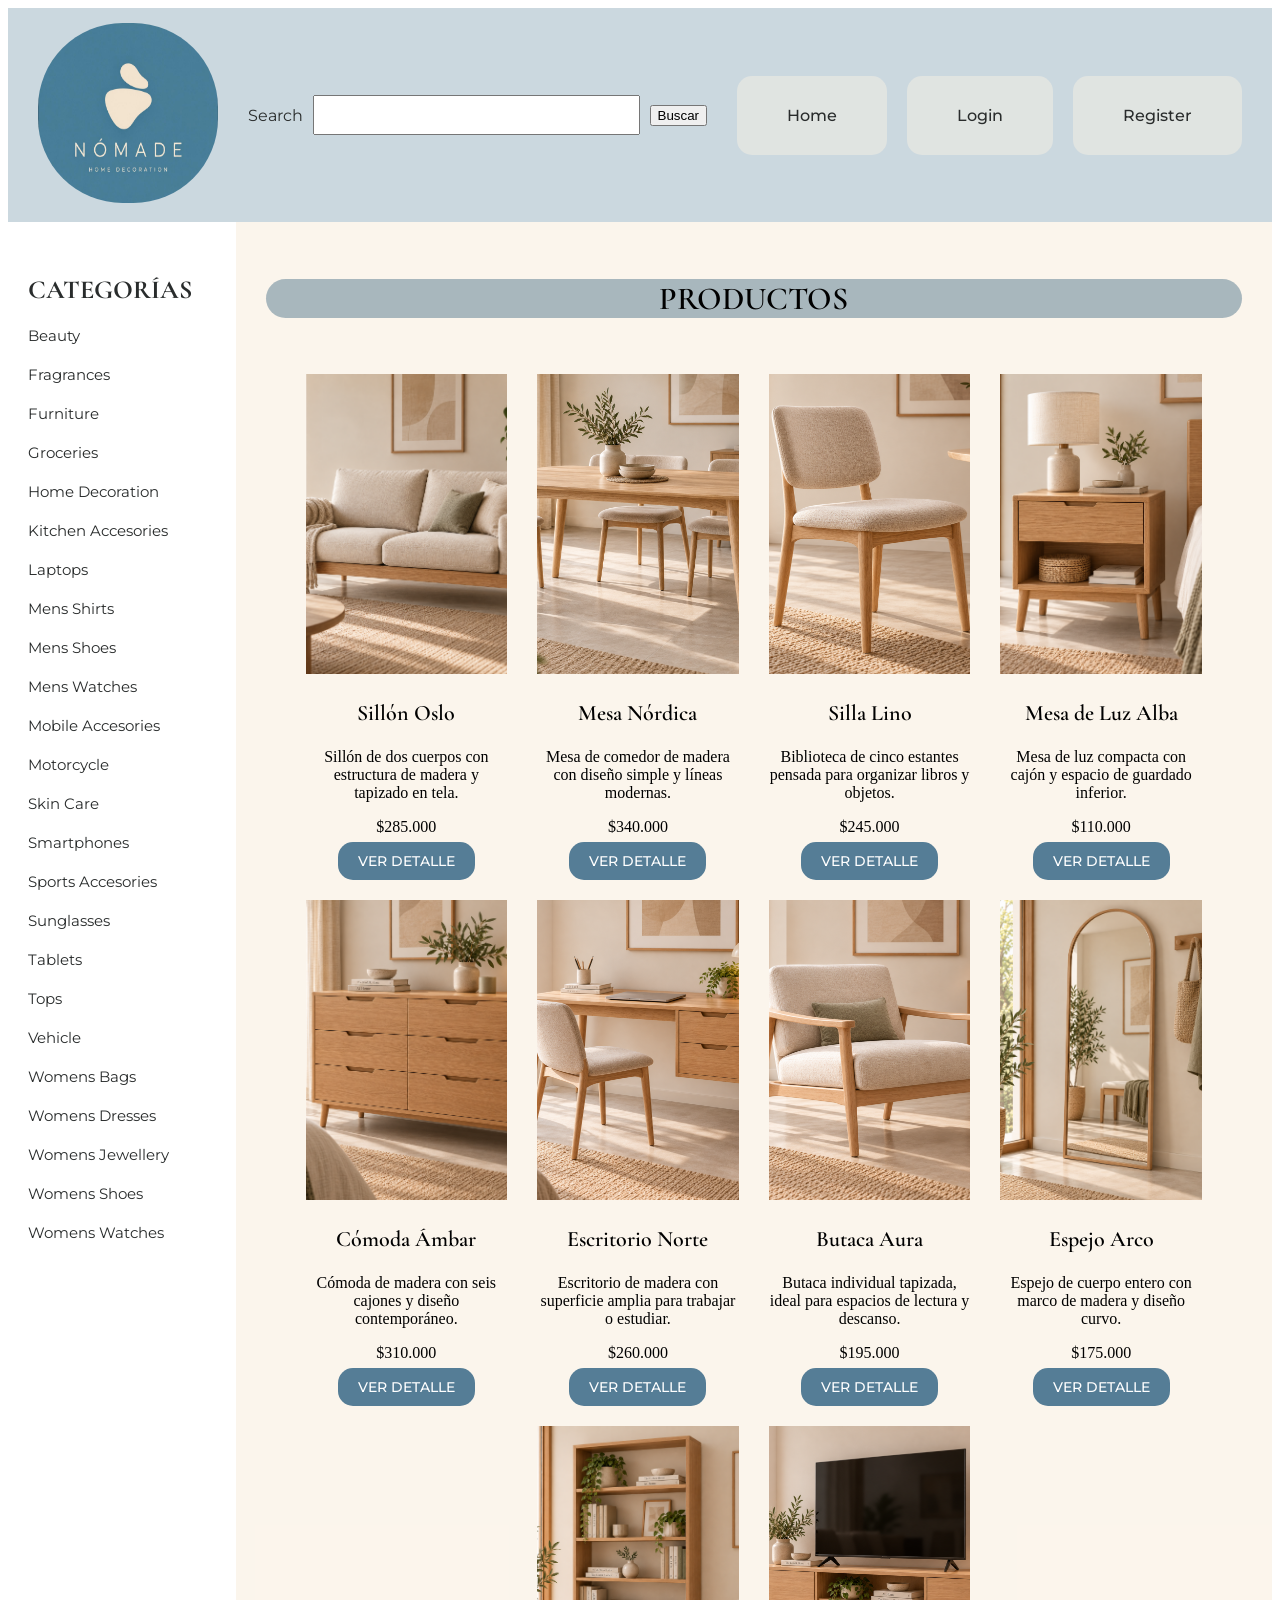
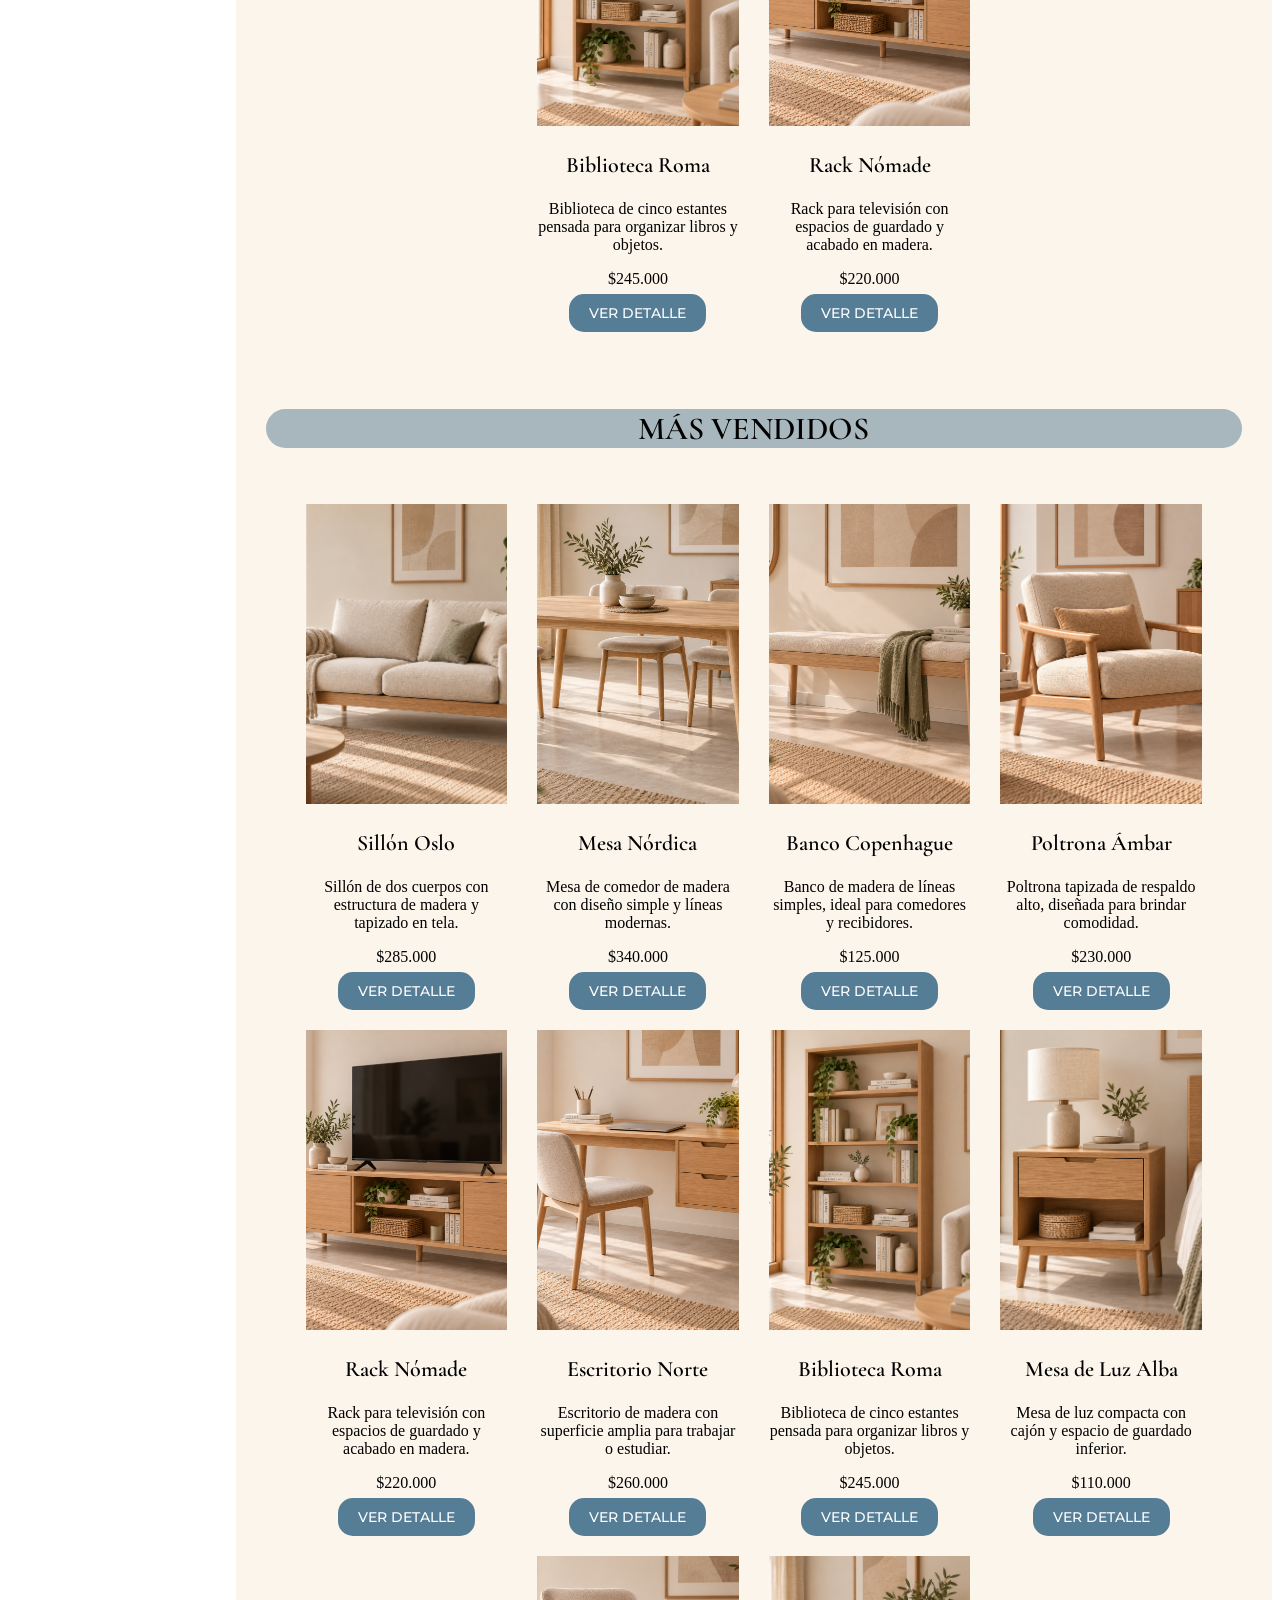
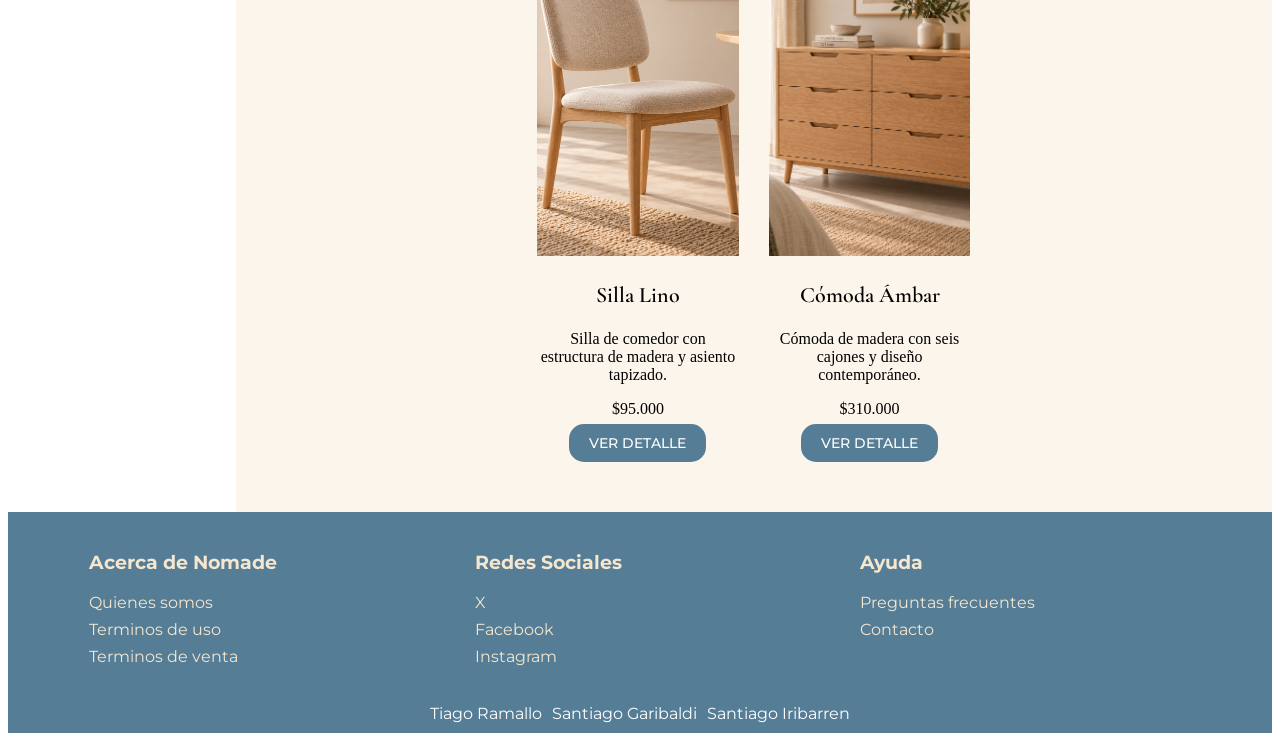
==== commit 232dfe11: "conecté header.js en todos los HTML para que el buscador valide y el menú de categorías venga de la " ====
--- a/index.html
+++ b/index.html
@@ -14,7 +14,7 @@
     <header>          
         <a href="index.html"><img src="./img/logoheader.jpeg" alt="logo" class="logo"></a>
 
-        <div class="formularios"><form action="search-results.html" method="GET"> <div class="buscadorheader"><label>Search</label> <input type="search" name="" value=""> </div></form></div> 
+        <div class="formularios"><form action="search-results.html" method="GET"> <div class="buscadorheader"><label>Search</label> <input type="search" name="q" value=""> <button type="submit">Buscar</button> </div></form></div> 
 
         <nav class="navheader">
             <ul>
@@ -275,6 +275,6 @@
         </nav>
 
     </footer>
-
+    <script src="./js/header.js"></script>
 </body>
 </html>
--- a/css/style.css
+++ b/css/style.css
@@ -365,6 +365,40 @@
                     font-size: 14px;
                 }
 
+                .errormail {
+                    display: none;
+                    margin-top: 8px;
+                    padding: 10px 12px;
+                    background-color: #FBE8E5;
+                    border: 1px solid #C77B70;
+                    border-radius: 5px;
+                }
+
+                .errormail p {
+                    margin: 0;
+                    font-family: "Montserrat", sans-serif;
+                    font-size: 13px;
+                    font-weight: 500;
+                    color: #9B3D35;
+                }
+
+                .errorcontraseña {
+                    display: none;
+                    margin-top: 8px;
+                    padding: 10px 12px;
+                    background-color: #FBE8E5;
+                    border: 1px solid #C77B70;
+                    border-radius: 5px;
+                }
+
+                .errorcontraseña p {
+                    margin: 0;
+                    font-family: "Montserrat", sans-serif;
+                    font-size: 13px;
+                    font-weight: 500;
+                    color: #9B3D35;
+                }
+
 /* register */
 
                 .mainregister {
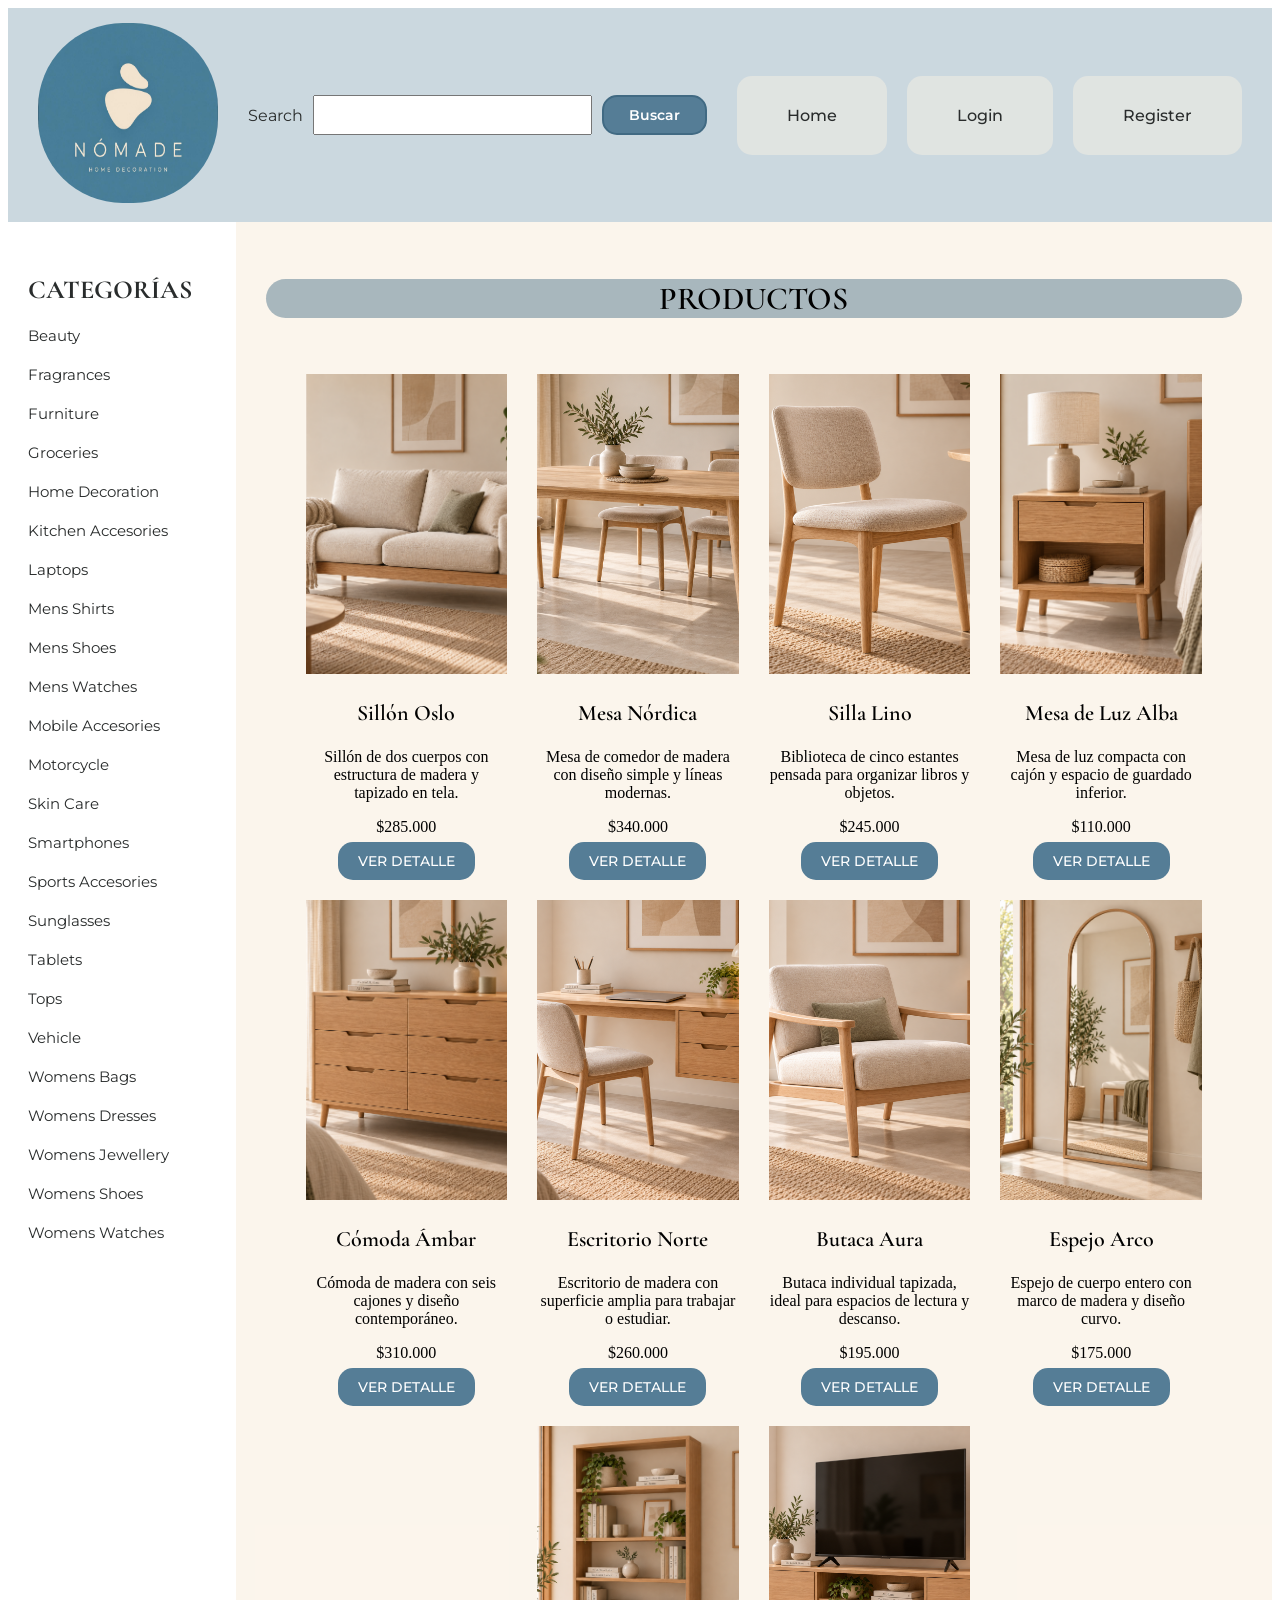
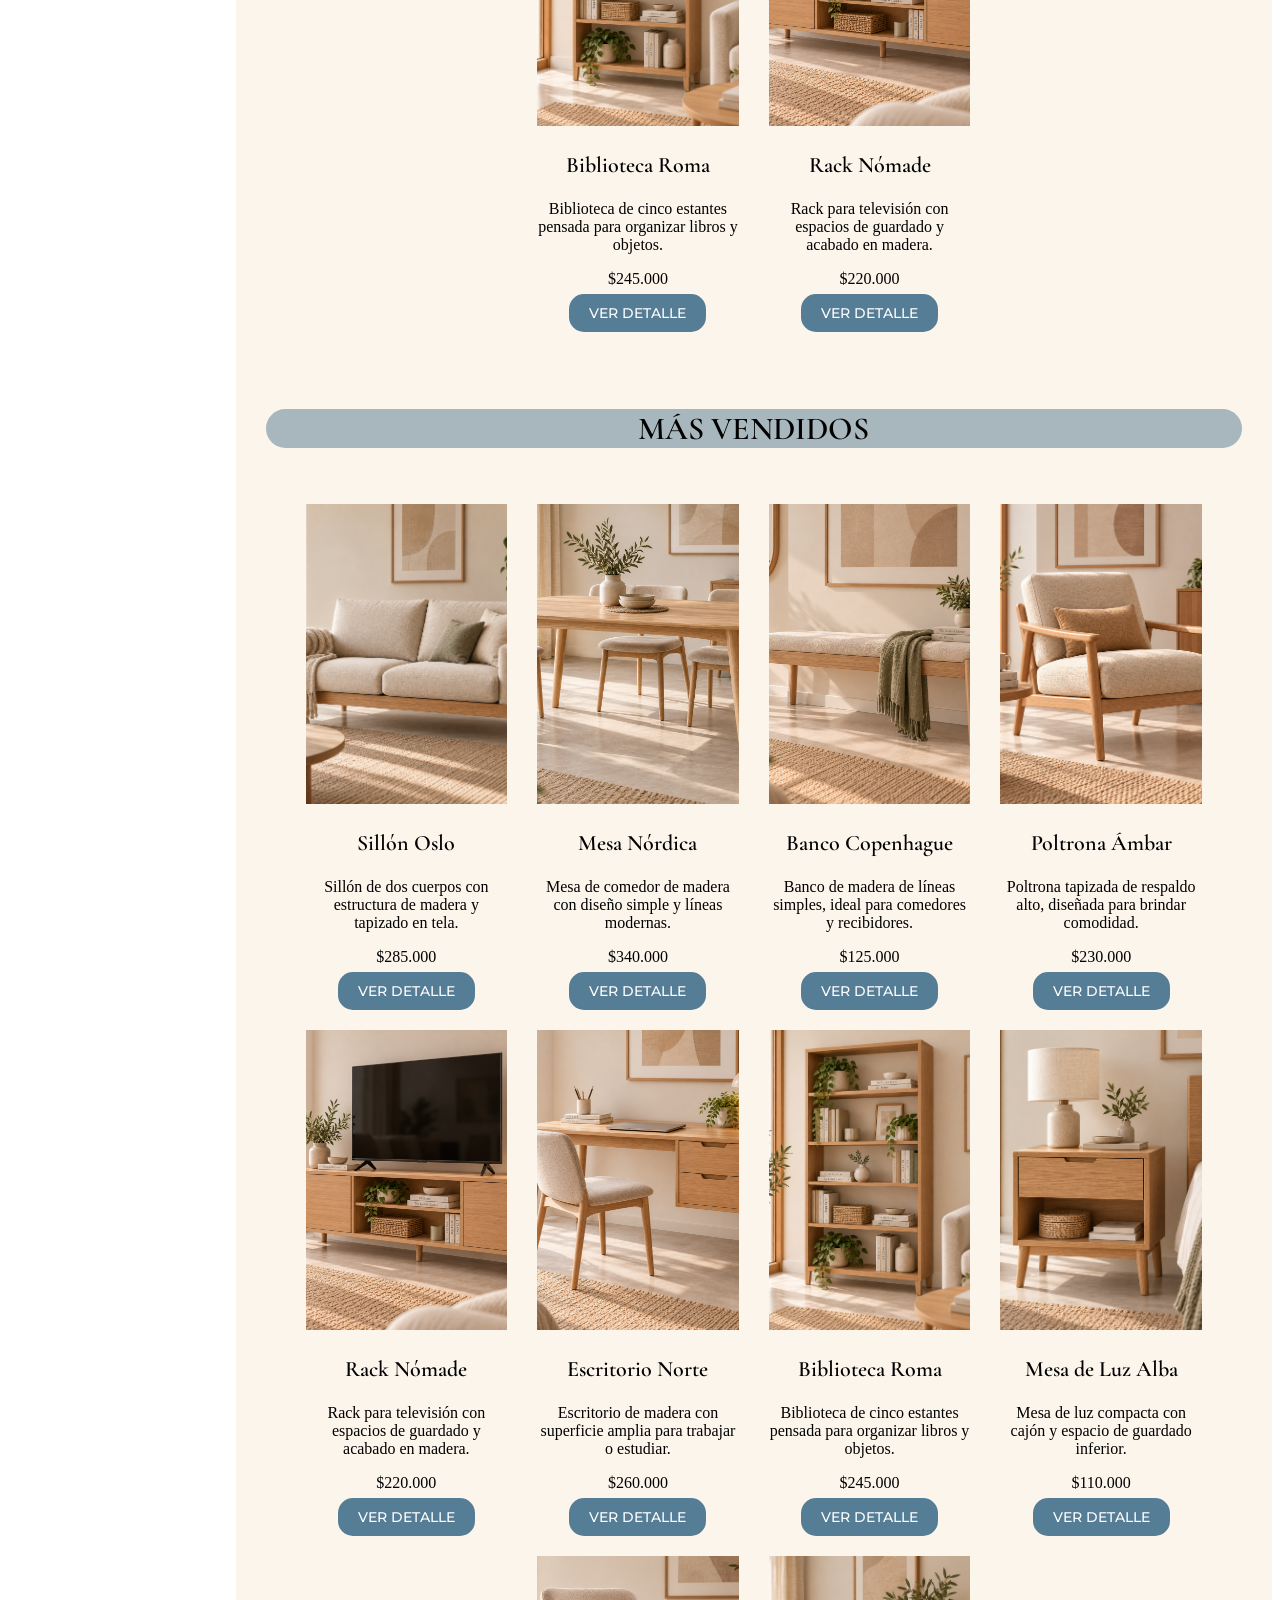
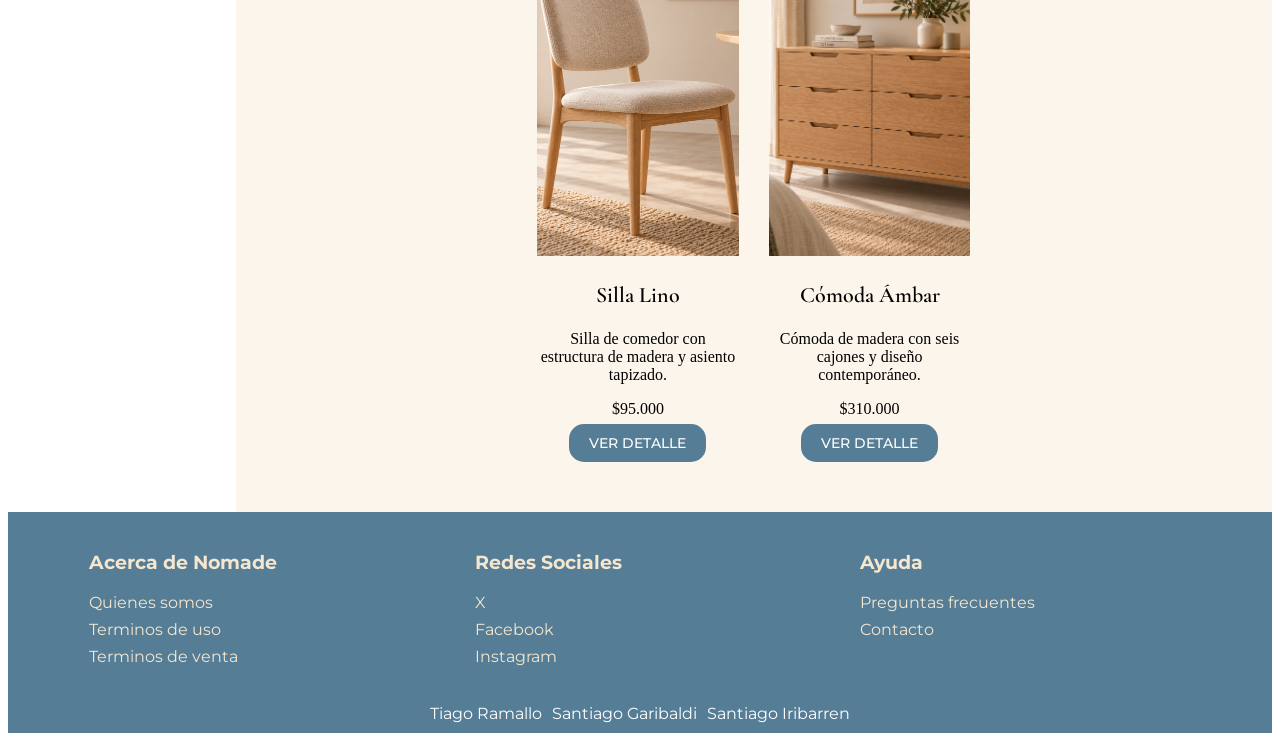
==== commit 4bc29f04: "Hice cambios en el js de search, saludo y logout." ====
--- a/index.html
+++ b/index.html
@@ -18,9 +18,11 @@
 
         <nav class="navheader">
             <ul>
-                <li><a href="index.html" class="login">Home</a></li>
-                <li><a href="login.html">Login</a></li>
-                <li><a href="register.html" class="register">Register</a></li>
+                <li><a href="index.html">Home</a></li>
+                <li class="login"><a href="login.html">Login</a></li>
+                <li class="register"><a href="register.html">Register</a></li>
+                <li class="saludo"></li>
+                <li class="logout"><a href="#">Logout</a></li>
             </ul>   
         </nav>
     </header>
@@ -276,5 +278,7 @@
 
     </footer>
     <script src="./js/header.js"></script>
+    <script src="./js/saludo.js"></script>
+     <script src="./js/logout.js"></script>
 </body>
 </html>
--- a/css/style.css
+++ b/css/style.css
@@ -45,11 +45,25 @@
                 .buscadorheader input {
                     width: 100%;
                     height: 40px;
+                    min-width: 150px;
                 }
 
                 .buscadorheader label {
                     font-family: "Montserrat", sans-serif;
                     color: #292C2C;
+                }
+
+                .buscadorheader button {
+                    height: 40px;
+                    padding: 0 25px;
+                    background-color: #557D96;
+                    color: white;
+                    border: 2px solid #416A83;
+                    border-radius: 15px;
+                    font-family: "Montserrat", sans-serif;
+                    font-size: 14px;
+                    font-weight: 600;
+                    cursor: pointer;
                 }
 
                 /* nav */
@@ -86,6 +100,13 @@
                     font-family: "Montserrat", sans-serif;
                     font-size: 16px;
                     font-weight: 500;
+                }
+
+               .navheader .saludo {
+                    padding: 30px 20px;
+                    font-family: "Montserrat", sans-serif;
+                    font-size: 14px;
+                    color: #292C2C;
                 }
 
 /* footer html */
@@ -298,6 +319,10 @@
                     display: flex;
                     align-items: flex-start;
                     background-color: rgba(250, 240, 227, 0.68);
+                }
+
+                .maincategory .productosaleatorios {
+                    text-transform: uppercase;
                 }
 /* login */
 
@@ -482,6 +507,23 @@
                     font-size: 14px;
                 }
 
+                .errorrepetir {
+                    display: none;
+                    margin-top: 8px;
+                    padding: 10px 12px;
+                    background-color: #FBE8E5;
+                    border: 1px solid #C77B70;
+                    border-radius: 5px;
+                }
+
+                .errorrepetir p {
+                    margin: 0;
+                    font-family: "Montserrat", sans-serif;
+                    font-size: 13px;
+                    font-weight: 500;
+                    color: #9B3D35;
+                }
+
 /* product */
                 .mainproduct {
                     display: flex;
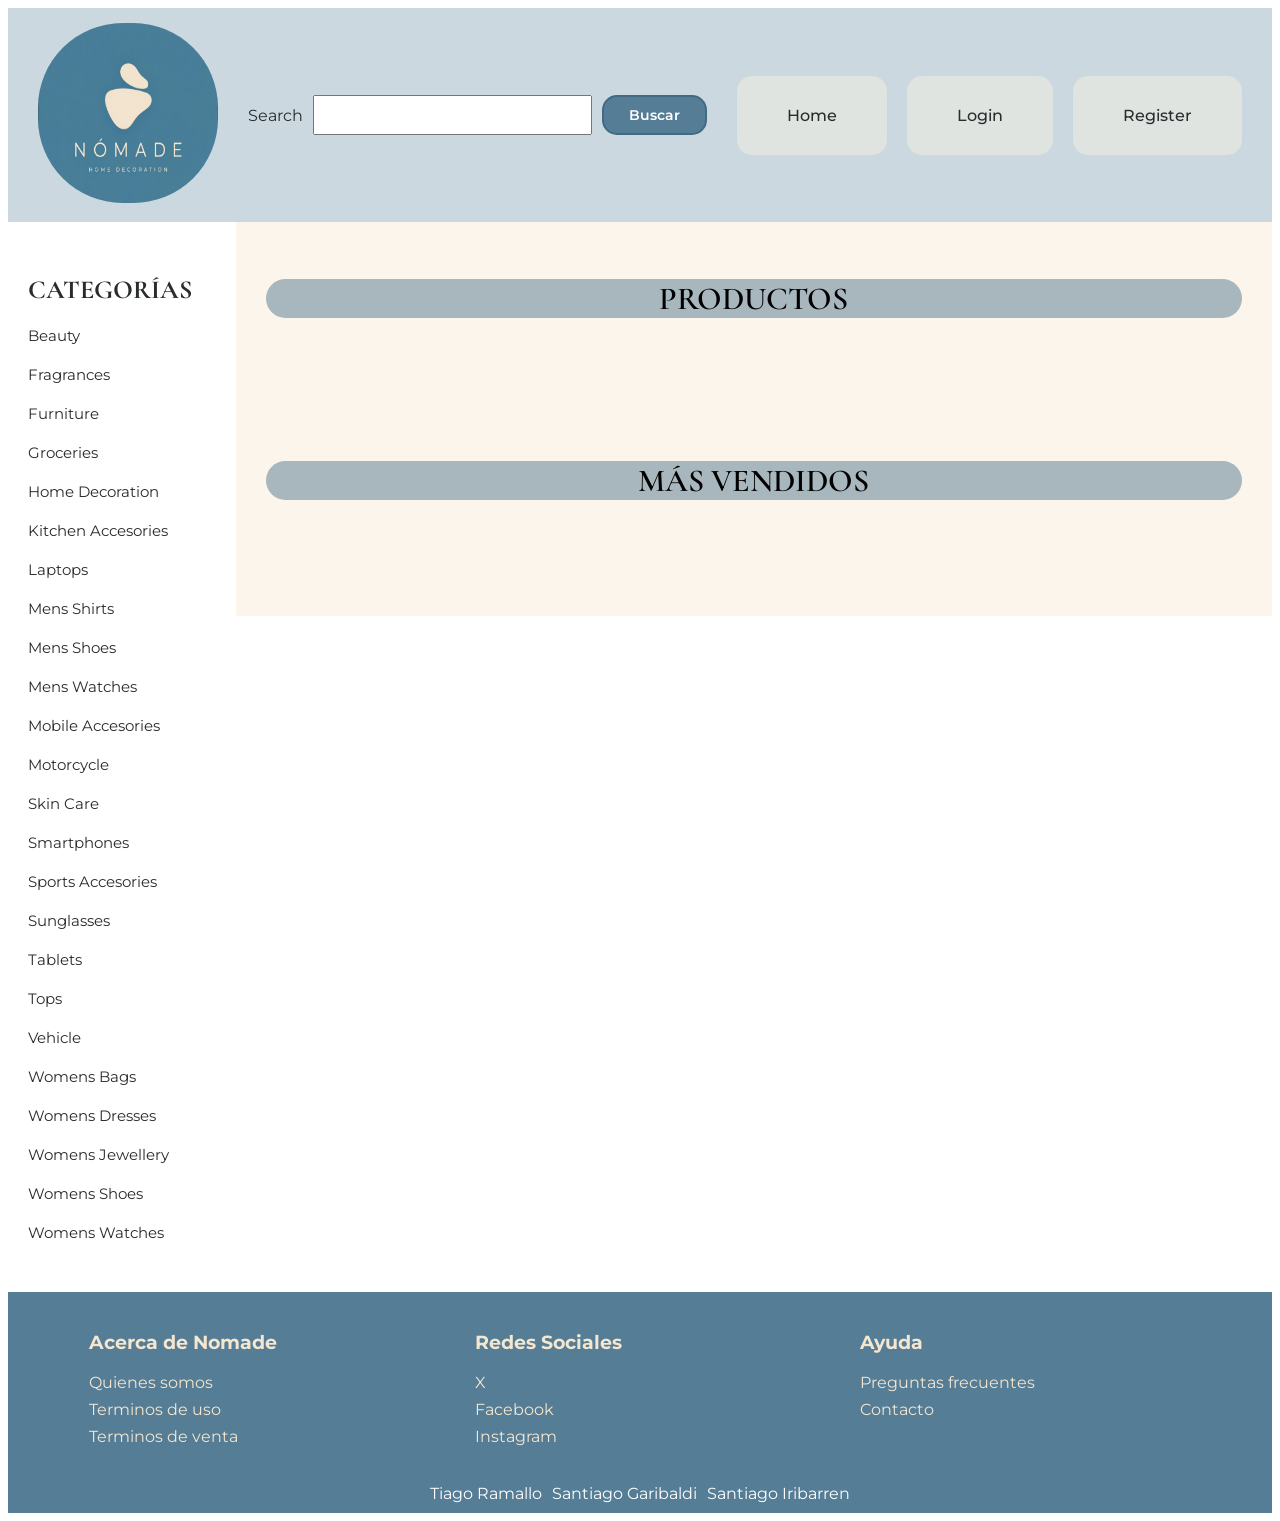
==== commit 0434d6c2: "Borre toda la info del index." ====
--- a/index.html
+++ b/index.html
@@ -66,89 +66,7 @@
 
                     <h2 class="productosaleatorios">PRODUCTOS</h2>
 
-                    <div class="contenedorProductos1">
-
-                        <article class="producto">
-                            <img src="img/sillonoslo.png" alt="sillonoslo" class="imagenesproductos">
-                            <h3 class="Oslo">Sillón Oslo</h3>
-                            <p class="">Sillón de dos cuerpos con estructura de madera y tapizado en tela.</p>
-                            <p class="">$285.000</p>
-                            <a href="product.html">VER DETALLE</a>
-                        </article>
-
-                        <article class="producto">
-                            <img src="img/mesanordica.png" alt="mesanordica" class="imagenesproductos">
-                            <h3 class="">Mesa Nórdica</h3>
-                            <p class="">Mesa de comedor de madera con diseño simple y líneas modernas.</p>
-                            <p class="">$340.000</p>
-                            <a href="product.html">VER DETALLE</a>
-                        </article>
-                        
-                        <article class="producto">
-                            <img src="img/sillalino.png" alt="sillalino" class="imagenesproductos">
-                            <h3 class="">Silla Lino</h3>
-                            <p class="">Biblioteca de cinco estantes pensada para organizar libros y objetos.</p>
-                            <p class="">$245.000</p>
-                            <a href="product.html">VER DETALLE</a>
-                        </article>
-
-                        <article class="producto">
-                            <img src="img/mesadeluzalba.png" alt="mesadeluzalba" class="imagenesproductos">
-                            <h3 class="">Mesa de Luz Alba</h3>
-                            <p class="">Mesa de luz compacta con cajón y espacio de guardado inferior.</p>
-                            <p class="">$110.000</p>
-                            <a href="product.html">VER DETALLE</a>
-                        </article>
-
-                        <article class="producto">
-                            <img src="img/comodaambar.png" alt="comodaambar" class="imagenesproductos">
-                            <h3 class="">Cómoda Ámbar</h3>
-                            <p class="">Cómoda de madera con seis cajones y diseño contemporáneo.</p>
-                            <p class="">$310.000</p>
-                            <a href="product.html">VER DETALLE</a>
-                        </article>
-
-                        <article class="producto">
-                            <img src="img/escritorionorte.png" alt="escritorionorte" class="imagenesproductos">
-                            <h3 class="">Escritorio Norte</h3>
-                            <p class="">Escritorio de madera con superficie amplia para trabajar o estudiar.</p>
-                            <p class="">$260.000</p>
-                            <a href="product.html">VER DETALLE</a>
-                        </article>
-
-                        <article class="producto">
-                            <img src="img/butacaaura.png" alt="butacaaura" class="imagenesproductos">
-                            <h3 class="">Butaca Aura</h3>
-                            <p class="">Butaca individual tapizada, ideal para espacios de lectura y descanso.</p>
-                            <p class="">$195.000</p>
-                            <a href="product.html">VER DETALLE</a>
-                        </article>
-
-                        <article class="producto">
-                            <img src="img/espejoarco.png" alt="espejoarco" class="imagenesproductos">
-                            <h3 class="">Espejo Arco</h3>
-                            <p class="">Espejo de cuerpo entero con marco de madera y diseño curvo.</p>
-                            <p class="">$175.000</p>
-                            <a href="product.html">VER DETALLE</a>
-                        </article>
-
-                        <article class="producto">
-                            <img src="img/bibiliotecaroma.png" alt="bibiliotecaroma" class="imagenesproductos">
-                            <h3 class="">Biblioteca Roma</h3>
-                            <p class="">Biblioteca de cinco estantes pensada para organizar libros y objetos.</p>
-                            <p class="">$245.000</p>
-                            <a href="product.html">VER DETALLE</a>
-                        </article>
-
-                        <article class="producto">
-                            <img src="img/racknomade.png" alt="racknomade" class="imagenesproductos">
-                            <h3 class="">Rack Nómade</h3>
-                            <p class="">Rack para televisión con espacios de guardado y acabado en madera.</p>
-                            <p class="">$220.000</p>
-                            <a href="product.html">VER DETALLE</a>
-                        </article>
-
-                    </div>
+                    <div class="contenedorProductos1"></div>
 
                 </section>
 
@@ -157,89 +75,8 @@
 
                     <h2 class="masvendidos"> MÁS VENDIDOS </h2>
 
-                    <div class="contenedorProductos2">
-
-                        <article class="productodos">
-                        <img src="img/sillonoslo.png" alt="sillonoslo" class="imagenesproductosdos">
-                            <h3>Sillón Oslo</h3>
-                            <p>Sillón de dos cuerpos con estructura de madera y tapizado en tela.</p>
-                            <p>$285.000</p>
-                            <a href="product.html">VER DETALLE</a>
-                        </article>
-
-                        <article class="productodos">
-                            <img src="img/mesanordica.png" alt="mesanordica" class="imagenesproductosdos">
-                            <h3>Mesa Nórdica</h3>
-                            <p>Mesa de comedor de madera con diseño simple y líneas modernas.</p>
-                            <p>$340.000</p>
-                            <a href="product.html">VER DETALLE</a>
-                        </article>
-                        
-                        <article class="productodos">
-                            <img src="img/bancocopenhague.png" alt="bancocopenhague" class="imagenesproductosdos">
-                            <h3>Banco Copenhague</h3>
-                            <p>Banco de madera de líneas simples, ideal para comedores y recibidores.</p>
-                            <p>$125.000</p>
-                            <a href="product.html">VER DETALLE</a>
-                        </article>
-
-                        <article class="productodos">
-                            <img src="img/poltronambar.png" alt="poltronambar" class="imagenesproductosdos">
-                            <h3>Poltrona Ámbar</h3>
-                            <p>Poltrona tapizada de respaldo alto, diseñada para brindar comodidad.</p>
-                            <p>$230.000</p>
-                            <a href="product.html">VER DETALLE</a>
-                        </article>
-
-                        <article class="productodos">
-                            <img src="img/racknomade.png" alt="racknomade" class="imagenesproductosdos">
-                            <h3>Rack Nómade</h3>
-                            <p>Rack para televisión con espacios de guardado y acabado en madera.</p>
-                            <p>$220.000</p>
-                            <a href="product.html">VER DETALLE</a>
-                                        </article>
-
-                        <article class="productodos">
-                            <img src="img/escritorionorte.png" alt="escritorionorte" class="imagenesproductosdos">
-                            <h3>Escritorio Norte</h3>
-                            <p>Escritorio de madera con superficie amplia para trabajar o estudiar.</p>
-                            <p>$260.000</p>
-                            <a href="product.html">VER DETALLE</a>
-                        </article>
-
-                        <article class="productodos">
-                            <img src="img/bibiliotecaroma.png" alt="bibiliotecaroma" class="imagenesproductosdos">
-                            <h3>Biblioteca Roma</h3>
-                            <p>Biblioteca de cinco estantes pensada para organizar libros y objetos.</p>
-                            <p>$245.000</p>
-                            <a href="product.html">VER DETALLE</a>
-                        </article>
-
-                        <article class="productodos">
-                            <img src="img/mesadeluzalba.png" alt="mesadeluzalba" class="imagenesproductosdos">
-                            <h3>Mesa de Luz Alba</h3>
-                            <p>Mesa de luz compacta con cajón y espacio de guardado inferior.</p>
-                            <p>$110.000</p>
-                            <a href="product.html">VER DETALLE</a>
-                        </article>
-
-                        <article class="productodos">
-                            <img src="img/sillalino.png" alt="sillalino" class="imagenesproductosdos">
-                            <h3>Silla Lino</h3>
-                            <p>Silla de comedor con estructura de madera y asiento tapizado.</p>
-                            <p>$95.000</p>
-                            <a href="product.html">VER DETALLE</a>
-                        </article>
-
-                        <article class="productodos">
-                            <img src="img/comodaambar.png" alt="comodaambar" class="imagenesproductosdos">
-                            <h3>Cómoda Ámbar</h3>
-                            <p>Cómoda de madera con seis cajones y diseño contemporáneo.</p>
-                            <p>$310.000</p>
-                            <a href="product.html">VER DETALLE</a>
-                        </article>
-                    </div>
-                    </section>
+                    <div class="contenedorProductos2"></div>
+                </section>
             </div>
 
     </main>
--- a/css/style.css
+++ b/css/style.css
@@ -103,10 +103,24 @@
                 }
 
                .navheader .saludo {
-                    padding: 30px 20px;
-                    font-family: "Montserrat", sans-serif;
-                    font-size: 14px;
-                    color: #292C2C;
+                    padding: 20px 30px;
+                    background-color: #557D96;
+                    color: #F4E6CF;
+                    font-family: "Montserrat", sans-serif;
+                    font-size: 13px;
+                    text-align: center;
+                }
+
+                .navheader .saludo strong {
+                    display: block;
+                    color: white;
+                    font-size: 15px;
+                    font-weight: 600;
+                }
+
+                .navheader .logout {
+                    background-color: transparent;
+                    border: 2px solid #557D96;
                 }
 
 /* footer html */
@@ -529,6 +543,14 @@
                     display: flex;
                     align-items: flex-start;
                 }
+
+                #categoriaProducto{
+                    text-decoration: none;
+                    color: black;
+                    background-color:#cbd8df;
+                    padding: 10px;
+                    border-radius: 10px;
+                }
         /* productoespecifico */
                 .productoespecifico {
                     display: flex;
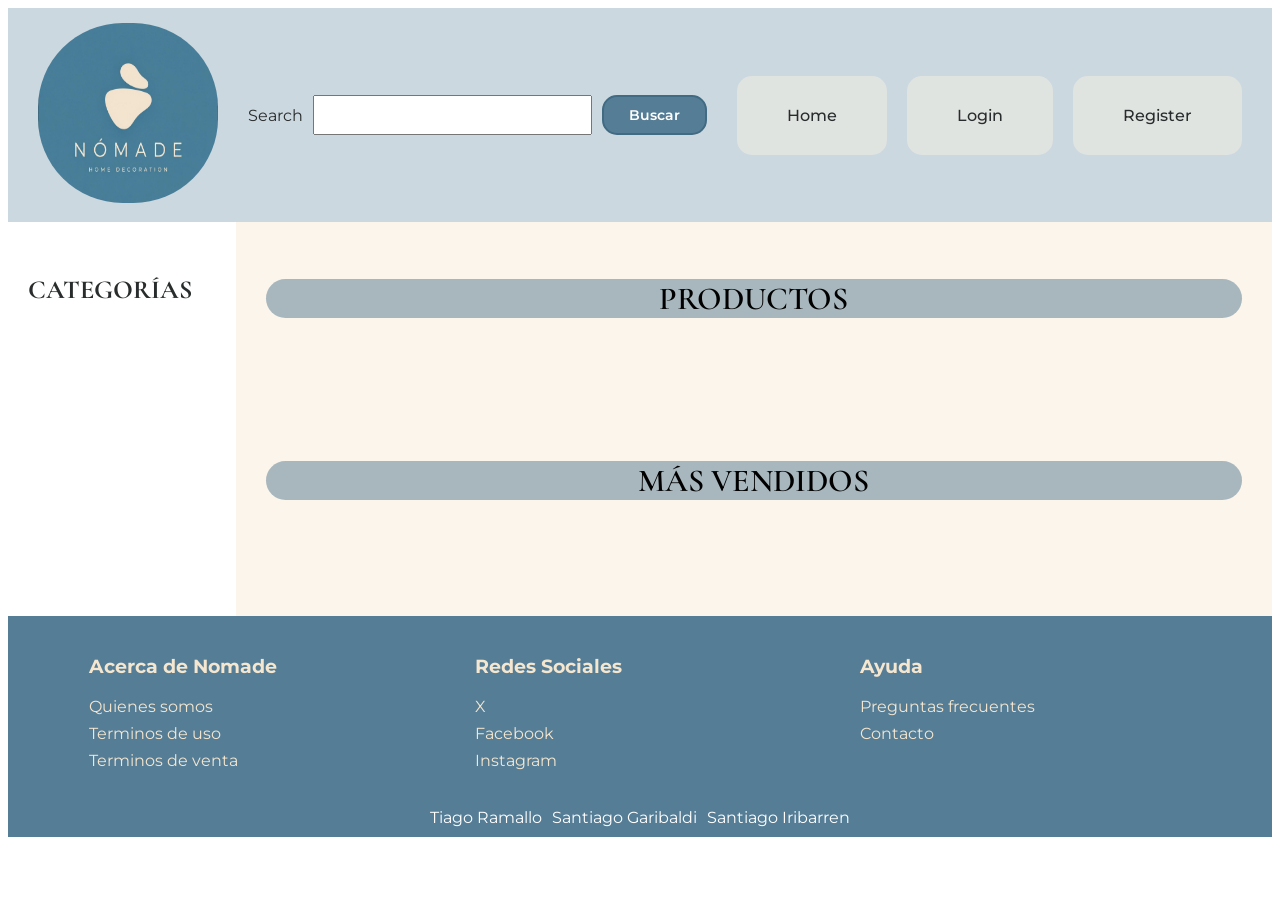
==== commit 27f78ace: "Elimine todas las categorias ya que no servian." ====
--- a/index.html
+++ b/index.html
@@ -33,31 +33,6 @@
                 <h2>CATEGORÍAS</h2>
 
                 <ul>
-                    <li><a href="category.html">Beauty</a></li>
-                    <li><a href="category.html">Fragrances</a></li>
-                    <li><a href="category.html">Furniture</a></li>
-                    <li><a href="category.html">Groceries</a></li>
-                    <li><a href="category.html">Home Decoration</a></li>
-                    <li><a href="category.html">Kitchen Accesories</a></li>
-                    <li><a href="category.html">Laptops</a></li>
-                    <li><a href="category.html">Mens Shirts</a></li>
-                    <li><a href="category.html">Mens Shoes</a></li>
-                    <li><a href="category.html">Mens Watches</a></li>
-                    <li><a href="category.html">Mobile Accesories</a></li>
-                    <li><a href="category.html">Motorcycle</a></li>
-                    <li><a href="category.html">Skin Care</a></li>
-                    <li><a href="category.html">Smartphones</a></li>
-                    <li><a href="category.html">Sports Accesories</a></li>
-                    <li><a href="category.html">Sunglasses</a></li>
-                    <li><a href="category.html">Tablets</a></li>
-                    <li><a href="category.html">Tops</a></li>
-                    <li><a href="category.html">Vehicle</a></li>
-                    <li><a href="category.html">Womens Bags</a></li>
-                    <li><a href="category.html">Womens Dresses</a></li>
-                    <li><a href="category.html">Womens Jewellery</a></li>
-                    <li><a href="category.html">Womens Shoes</a></li>
-                    <li><a href="category.html">Womens Watches</a></li>
-
                 </ul>
             </nav>
         
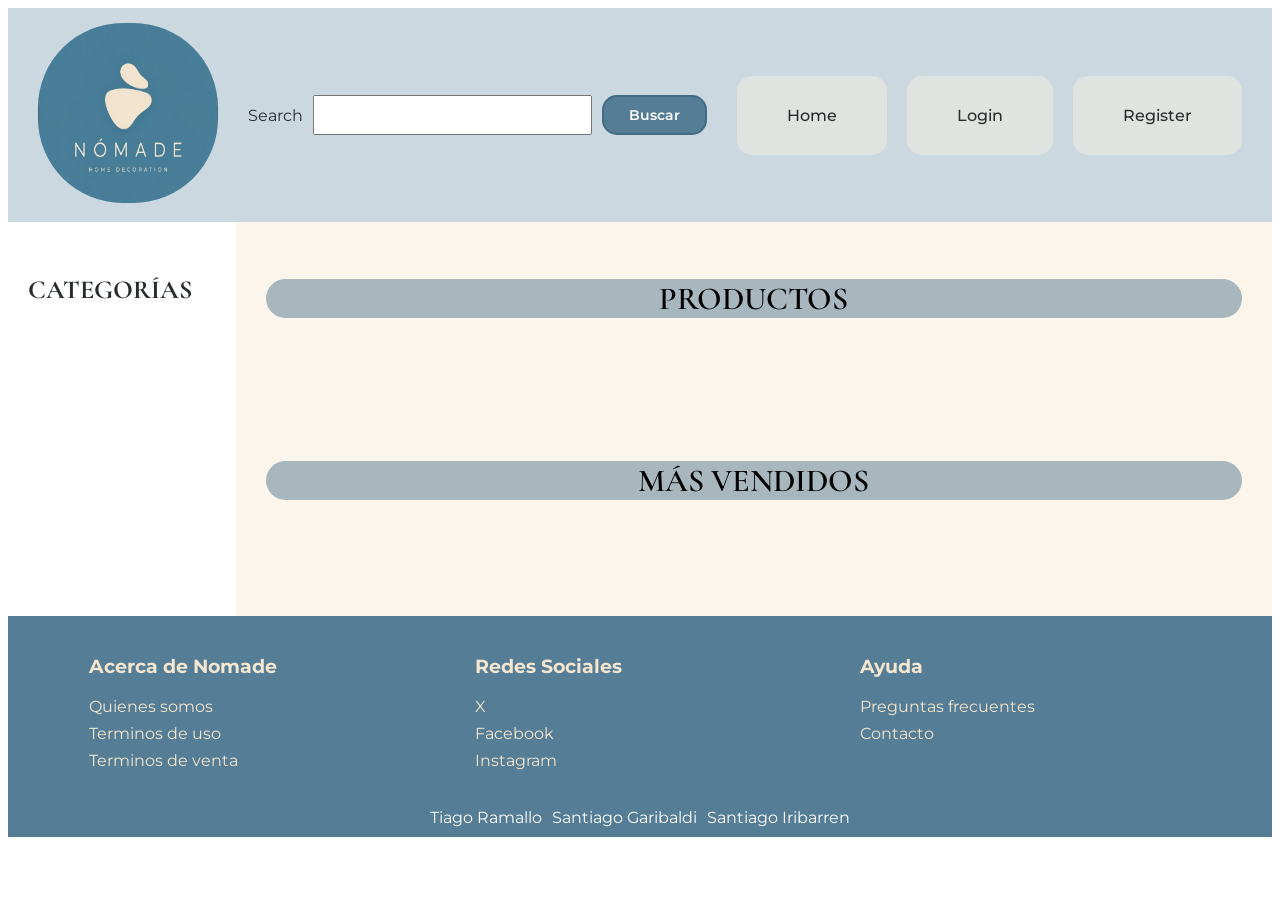
==== commit 588f532a: "Cambie el query, para por lo menos sea mas responsive." ====
--- a/index.html
+++ b/index.html
@@ -5,7 +5,6 @@
     <meta name="viewport" content="width=device-width, initial-scale=1.0">
     <title>Mi sitio web</title>
     <link rel="stylesheet" href="./css/style.css">
-    <script src="js/index.js"></script>
     <link rel="preconnect" href="https://fonts.googleapis.com">
     <link rel="preconnect" href="https://fonts.gstatic.com" crossorigin>
     <link href="https://fonts.googleapis.com/css2?family=Cormorant+Garamond:wght@400;500;600&family=Montserrat:wght@400;500;600&display=swap" rel="stylesheet">
@@ -89,6 +88,7 @@
         </nav>
 
     </footer>
+    <script src="js/index.js"></script>
     <script src="./js/header.js"></script>
     <script src="./js/saludo.js"></script>
      <script src="./js/logout.js"></script>
--- a/css/style.css
+++ b/css/style.css
@@ -1,5 +1,4 @@
 /* general */
-
                 * {
                     box-sizing: border-box;
                 }
@@ -717,7 +716,34 @@
 
             /* pantalla mediana */
 
-                @media (max-width: 1150px) {
+                @media (max-width: 1200px) {
+
+                    header {
+                        flex-wrap: wrap;
+                        justify-content: center;
+                        gap: 20px;
+                    }
+
+                    .formularios {
+                        width: 65%;
+                        margin: 0;
+                    }
+
+                    .navheader {
+                        width: 100%;
+                        justify-content: center;
+                    }
+
+                    .navheader ul {
+                        width: 90%;
+                        justify-content: space-between;
+                    }
+
+                    .navheader li {
+                        width: 30%;
+                        text-align: center;
+                        padding: 15px 0;
+                    }
 
                     .mainindex, .maincategory, .mainproduct, .mainsearch {
                         flex-direction: column;
@@ -771,36 +797,23 @@
 
                 @media (max-width: 900px) {
 
-                    header {
-                        flex-wrap: wrap;
-                        justify-content: center;
-                        gap: 20px;
-                    }
-
                     .logo {
                         width: 120px;
                         height: 120px;
                     }
 
-                    .formularios {
-                        width: 65%;
-                        margin: 0;
-                    }
-
-                    .navheader {
+                    .navheader ul {
+                        flex-direction: column;
+                        gap: 10px;
+                    }
+
+                    .navheader li {
                         width: 100%;
-                        justify-content: center;
-                    }
-
-                    .navheader ul {
-                        width: 90%;
-                        justify-content: space-between;
-                    }
-
-                    .navheader li {
-                        width: 30%;
-                        text-align: center;
-                        padding: 15px 0;
+                    }
+
+                    .navheader .saludo {
+                        padding: 10px;
+                
                     }
 
                 }
@@ -817,7 +830,7 @@
                         width: 100%;
                     }
 
-                     .productosEncontrados {
+                    .productosEncontrados {
                         flex-direction: column;
                         align-items: center;
                     }
@@ -826,4 +839,21 @@
                         width: 90%;
                     }
 
+                    .formularios {
+                        width: 90%;
+                    }
+
+                    .buscadorheader {
+                        flex-wrap: wrap;
+                    }
+
+                    .buscadorheader input {
+                        width: auto;
+                        flex: 1;
+                    }
+
+                    .buscadorheader button {
+                        width: 100%;
+                    }
+
                 }
